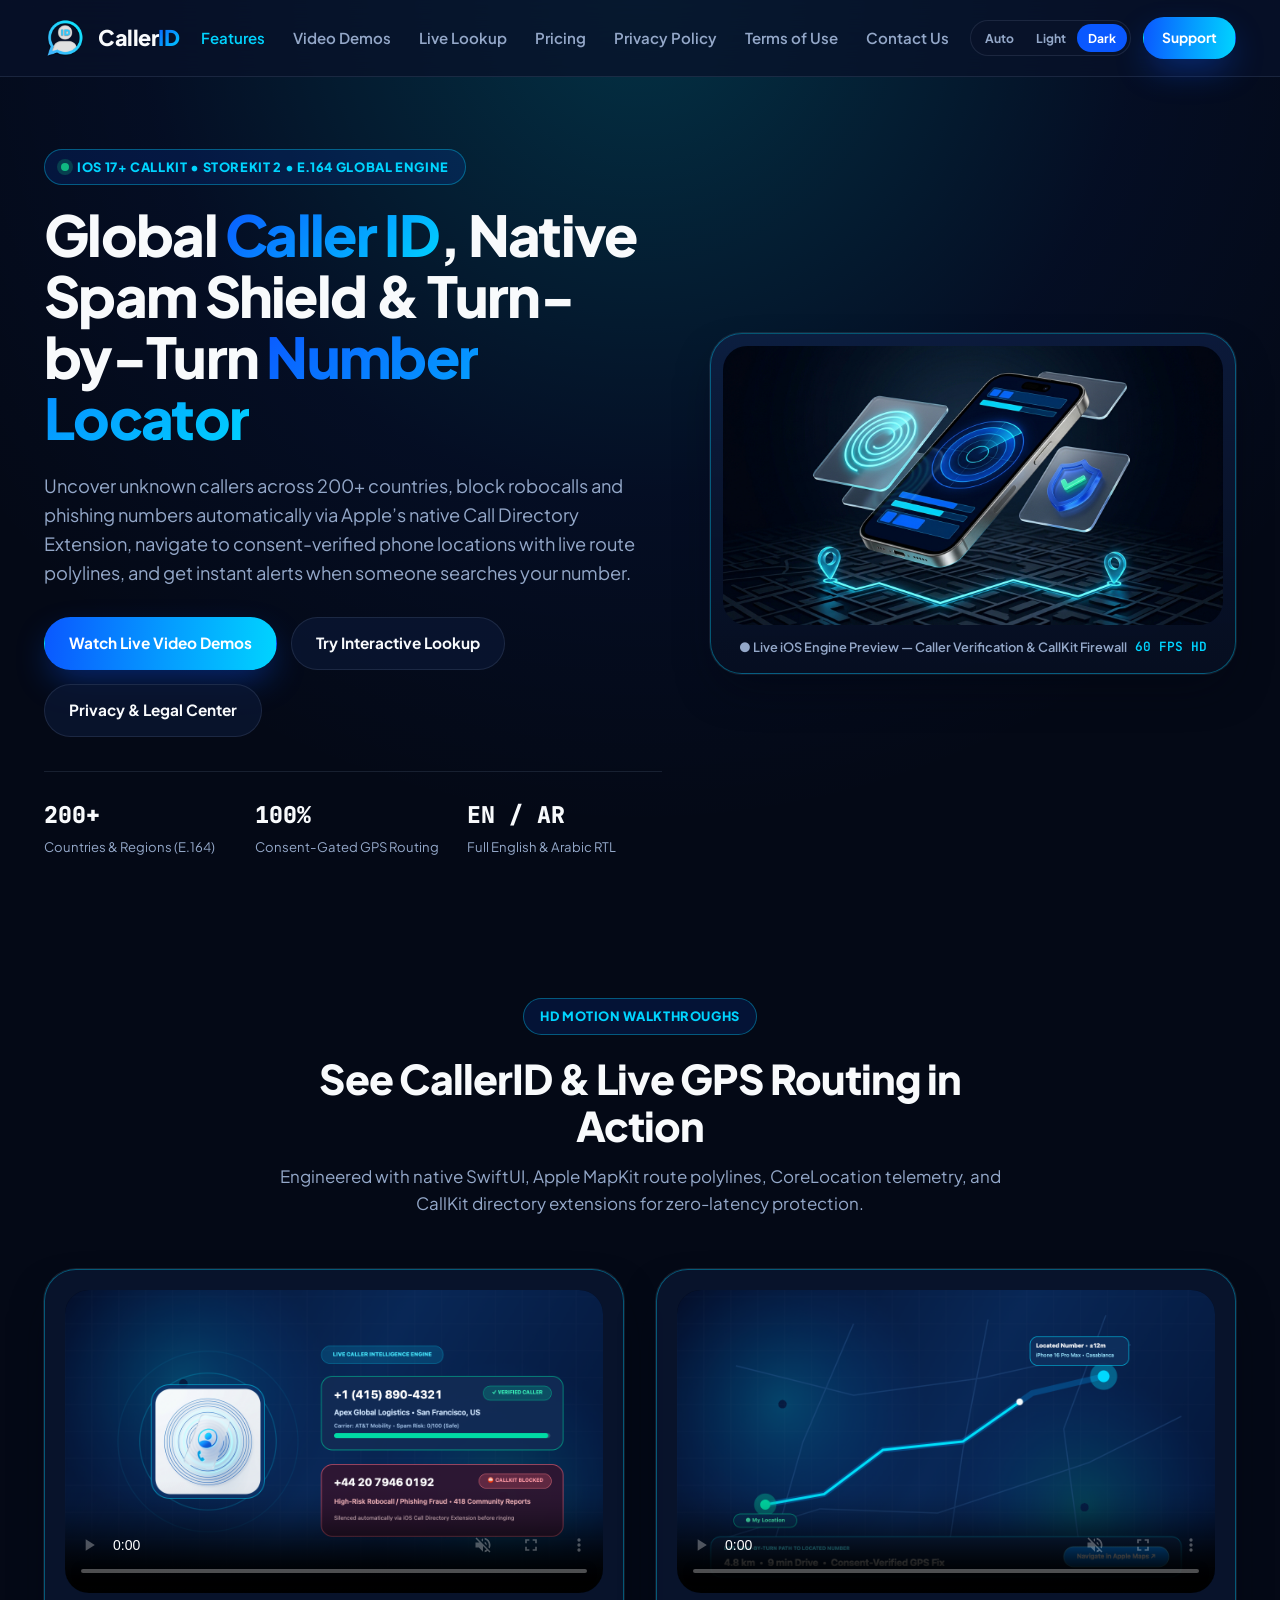
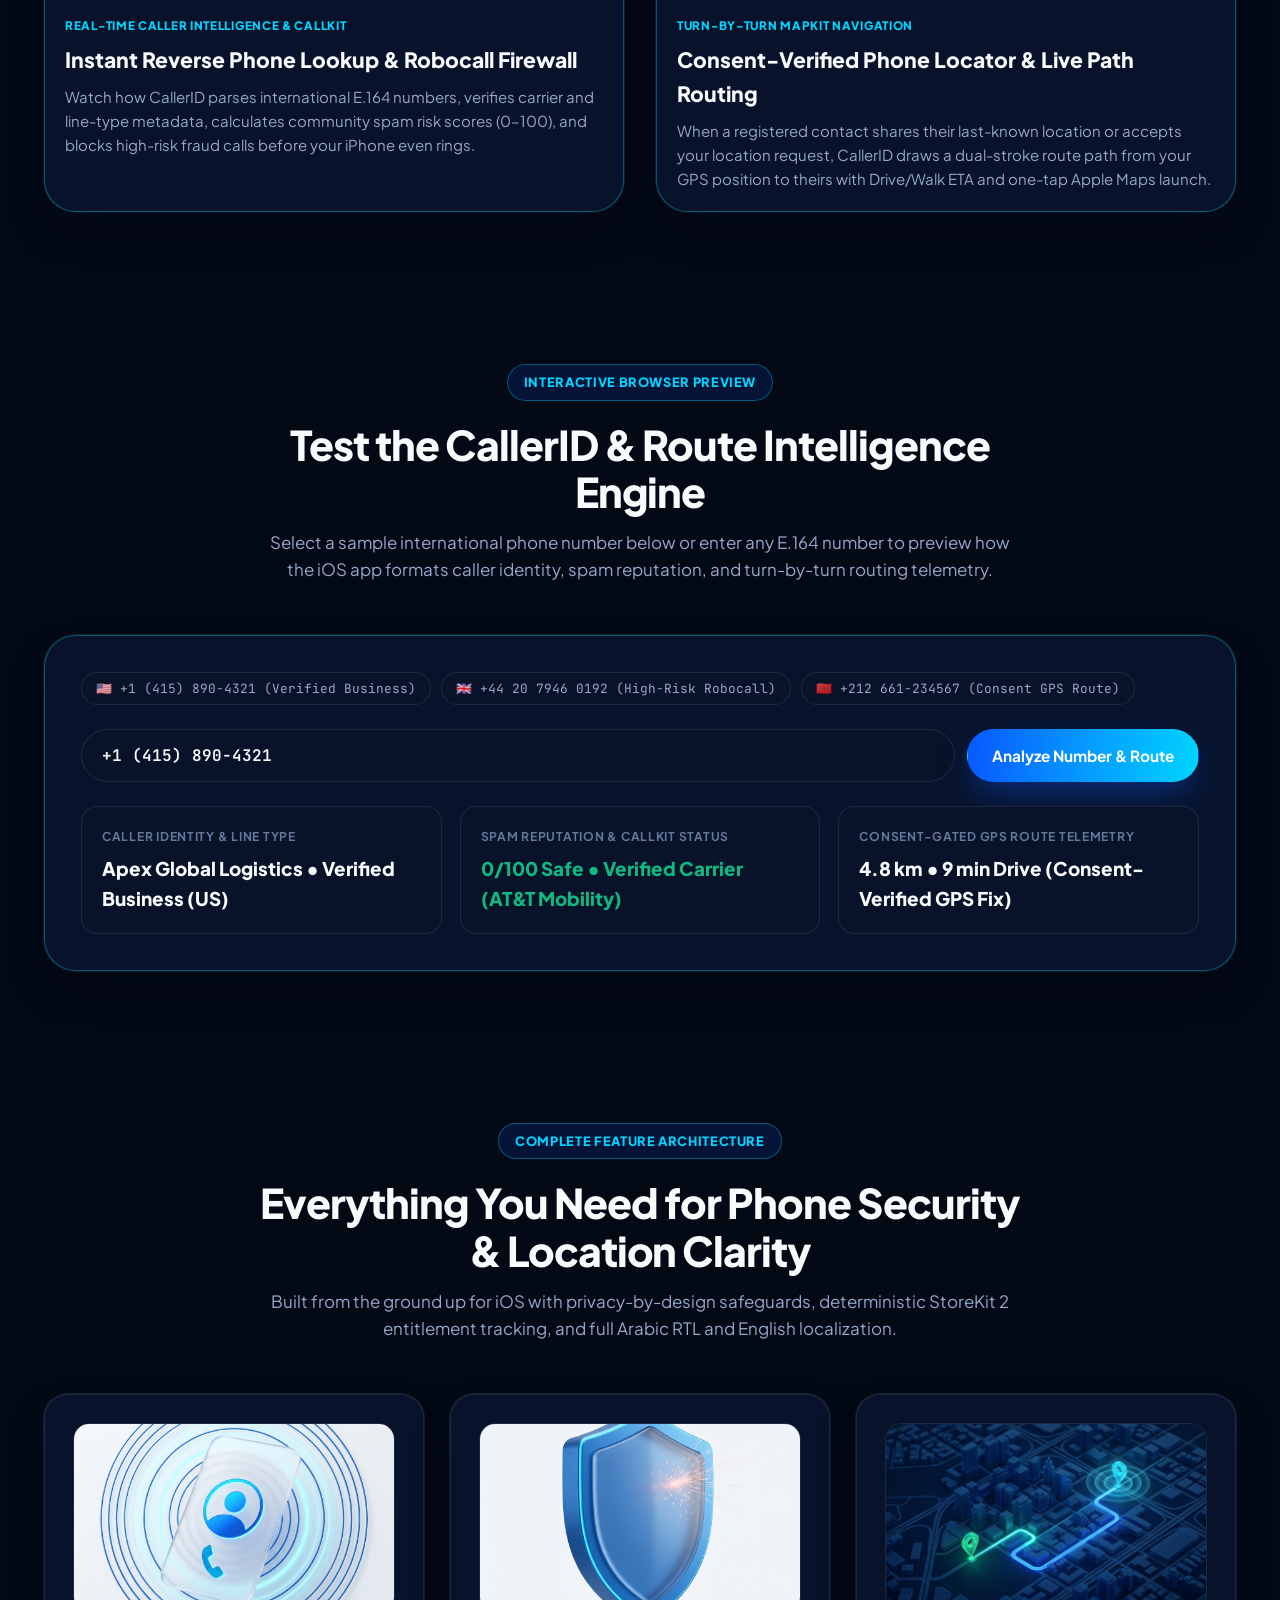
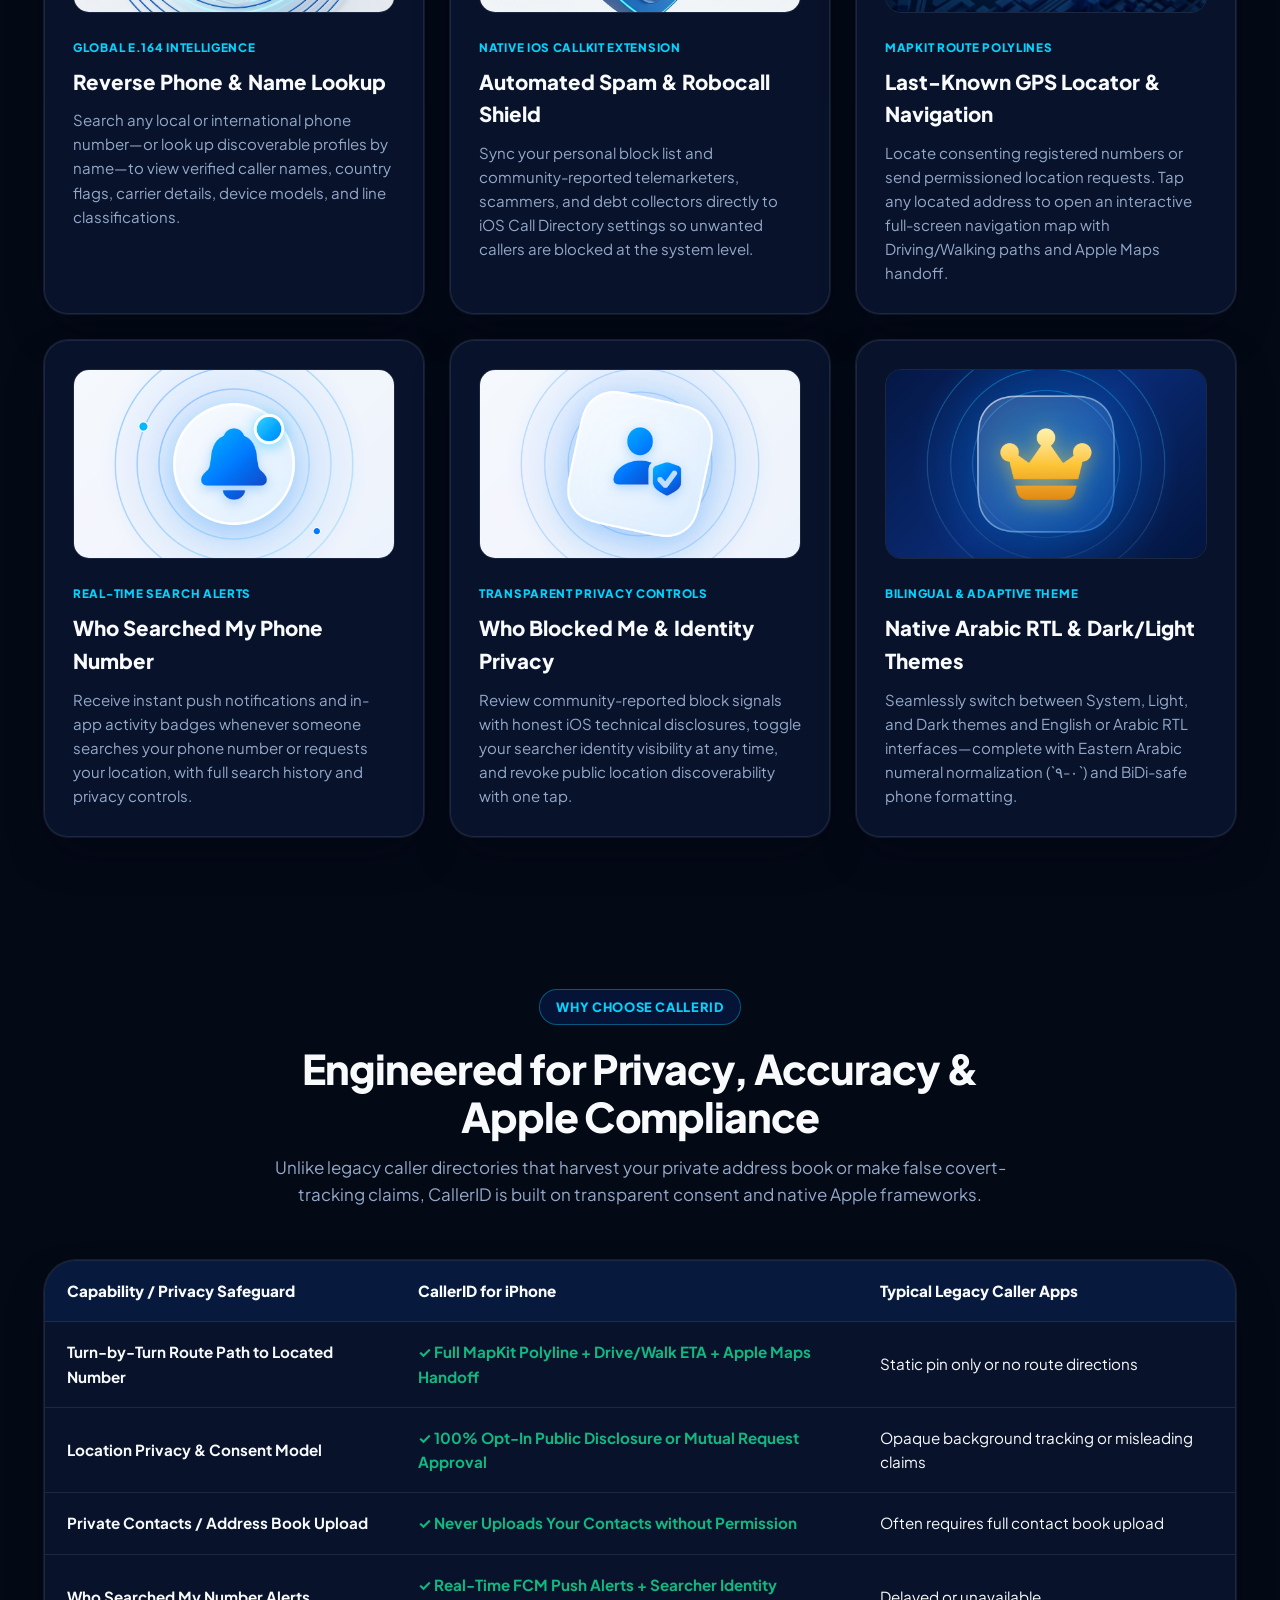
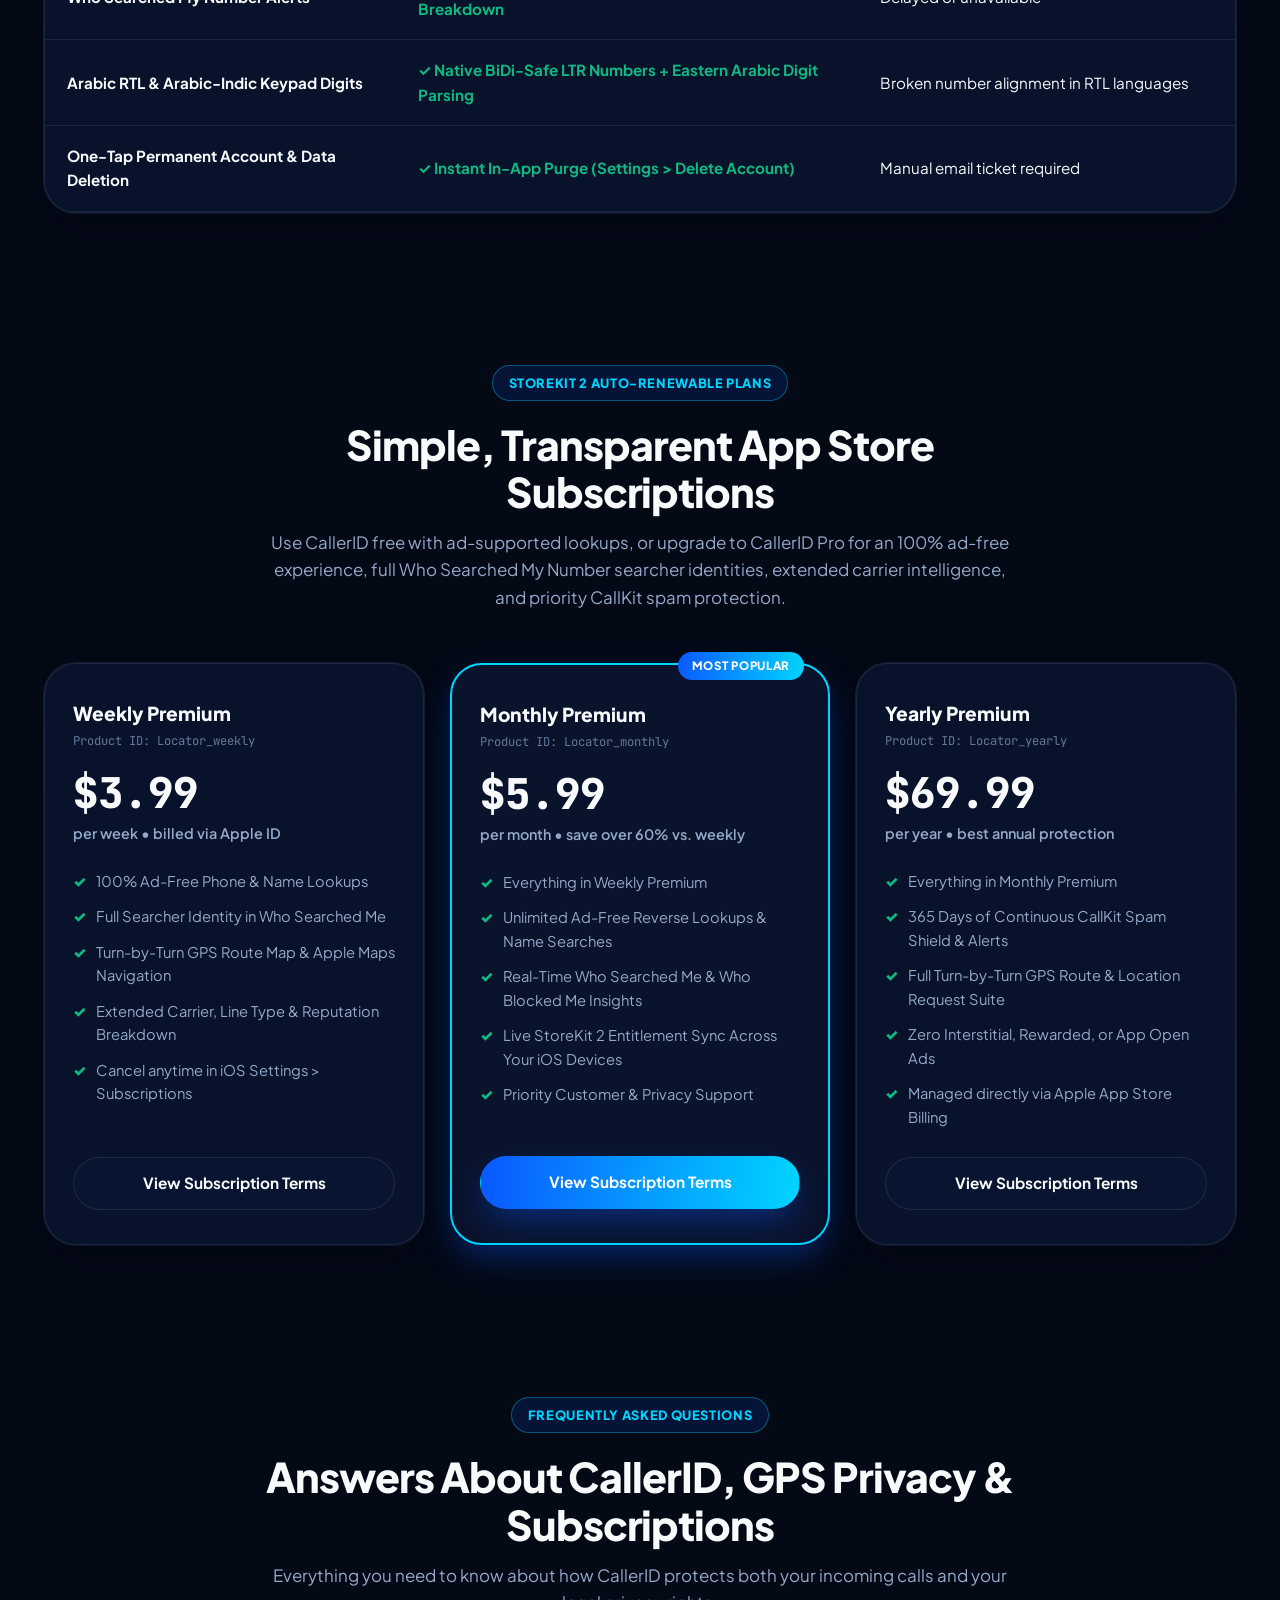
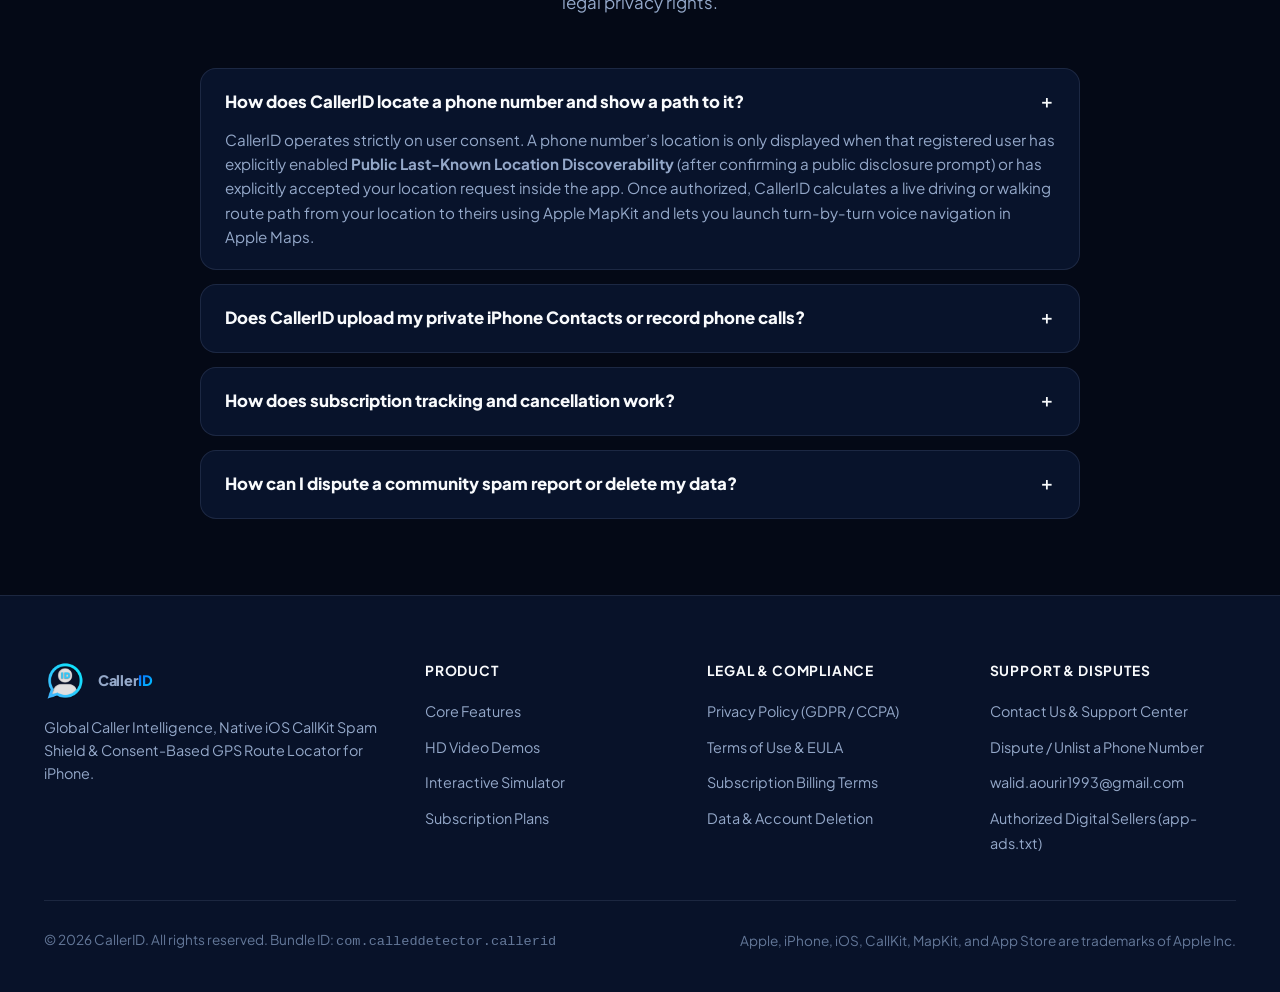
==== index.html @ 6b05efc1 "Deploy official CallerID website, Privacy Policy, Terms of Use, and Contact Center" ====
<!DOCTYPE html>
<html lang="en" data-theme="dark">
<head>
  <meta charset="UTF-8" />
  <meta name="viewport" content="width=device-width, initial-scale=1.0" />
  <title>CallerID for iPhone — Reverse Phone Number Lookup, CallKit Spam Blocker &amp; GPS Number Locator</title>
  <meta name="description" content="Identify unknown callers instantly, block robocalls and scam numbers with native iOS CallKit protection, view turn-by-turn GPS routes to consent-verified phone numbers, and get real-time alerts when someone searches your number." />
  <meta name="keywords" content="caller id iphone, reverse phone number lookup, spam call blocker ios, phone number locator gps, who called me, callkit spam filter, find phone number location map, who searched my phone number, robocall blocker app, international phone number tracker consent, caller name id detector" />
  <meta name="author" content="CallerID" />
  <meta name="robots" content="index, follow, max-image-preview:large, max-snippet:-1, max-video-preview:-1" />
  <link rel="canonical" href="https://walid-aourir.github.io/" />

  <!-- Open Graph / Social Sharing -->
  <meta property="og:type" content="website" />
  <meta property="og:site_name" content="CallerID — Global Caller Intelligence" />
  <meta property="og:title" content="CallerID for iPhone — Reverse Phone Lookup, Spam Shield &amp; GPS Number Locator" />
  <meta property="og:description" content="Real-time caller identification, native iOS CallKit spam call blocking, consent-verified GPS number location with turn-by-turn Apple Maps routing, and instant search alerts." />
  <meta property="og:url" content="https://walid-aourir.github.io/" />
  <meta property="og:image" content="https://walid-aourir.github.io/assets/images/hero-3d-render.jpg" />

  <!-- Twitter Card -->
  <meta name="twitter:card" content="summary_large_image" />
  <meta name="twitter:title" content="CallerID for iPhone — Caller Intelligence, Spam Blocker &amp; GPS Locator" />
  <meta name="twitter:description" content="Instant reverse phone lookup, native iOS CallKit spam blocking, turn-by-turn GPS route locator, and real-time search activity alerts." />
  <meta name="twitter:image" content="https://walid-aourir.github.io/assets/images/hero-3d-render.jpg" />

  <link rel="icon" type="image/png" href="assets/images/app-icon.png" />
  <link rel="apple-touch-icon" href="assets/images/app-icon.png" />
  <link rel="preconnect" href="https://fonts.googleapis.com" />
  <link rel="preconnect" href="https://fonts.gstatic.com" crossorigin />
  <link href="https://fonts.googleapis.com/css2?family=Inter:wght@400;500;600;700&amp;family=JetBrains+Mono:wght@500;700&amp;family=Plus+Jakarta+Sans:wght@700;800&amp;display=swap" rel="stylesheet" />
  <link rel="stylesheet" href="assets/css/styles.css" />

  <!-- JSON-LD Structured Data: SoftwareApplication + FAQPage + Organization -->
  <script type="application/ld+json">
  {
    "@context": "https://schema.org",
    "@graph": [
      {
        "@type": "SoftwareApplication",
        "name": "CallerID — Caller Intelligence, Spam Shield & Locator",
        "operatingSystem": "iOS 17.0 or later",
        "applicationCategory": "UtilitiesApplication",
        "url": "https://walid-aourir.github.io/",
        "image": "https://walid-aourir.github.io/assets/images/app-icon.png",
        "screenshot": "https://walid-aourir.github.io/assets/images/hero-3d-render.jpg",
        "author": {
          "@type": "Organization",
          "name": "CallerID",
          "email": "walid.aourir1993@gmail.com"
        },
        "description": "Global reverse phone number lookup, native iOS CallKit spam call blocker, consent-based last-known GPS number locator with turn-by-turn Apple Maps directions, and real-time Who Searched My Number alerts.",
        "offers": [
          {
            "@type": "Offer",
            "name": "Weekly Premium (Locator_weekly)",
            "price": "3.99",
            "priceCurrency": "USD"
          },
          {
            "@type": "Offer",
            "name": "Monthly Premium (Locator_monthly)",
            "price": "5.99",
            "priceCurrency": "USD"
          },
          {
            "@type": "Offer",
            "name": "Yearly Premium (Locator_yearly)",
            "price": "69.99",
            "priceCurrency": "USD"
          }
        ]
      },
      {
        "@type": "FAQPage",
        "mainEntity": [
          {
            "@type": "Question",
            "name": "How does CallerID identify unknown phone numbers and spam calls on iPhone?",
            "acceptedAnswer": {
              "@type": "Answer",
              "text": "CallerID normalizes phone numbers in international E.164 format across 200+ countries, checks carrier and line-type metadata, and cross-references community spam reports with Apple's native CallKit Call Directory Extension to label or silence high-risk robocalls before your phone rings."
            }
          },
          {
            "@type": "Question",
            "name": "How does the GPS Phone Number Locator and turn-by-turn route map work?",
            "acceptedAnswer": {
              "@type": "Answer",
              "text": "CallerID uses a strict consent-first location architecture. When a registered user enables public location discoverability or approves your location request, CallerID displays their last-known GPS coordinates, accuracy radius, and calculates a real-time driving or walking path from your current position with one-tap navigation in Apple Maps."
            }
          },
          {
            "@type": "Question",
            "name": "Can I see who searched my phone number?",
            "acceptedAnswer": {
              "@type": "Answer",
              "text": "Yes. CallerID sends real-time push notifications and in-app activity alerts whenever your registered phone number is looked up via number search or location lookup, with detailed timestamp and searcher identity insights for Premium subscribers."
            }
          },
          {
            "@type": "Question",
            "name": "How do I cancel my subscription or delete my CallerID account and data?",
            "acceptedAnswer": {
              "@type": "Answer",
              "text": "All subscriptions (Locator_weekly, Locator_monthly, Locator_yearly) are billed and managed directly through Apple StoreKit 2 in iOS Settings > Apple ID > Subscriptions. You can permanently delete your account and all associated personal data at any time inside the app via Settings > Delete Account."
            }
          }
        ]
      }
    ]
  }
  </script>
</head>
<body>
  <!-- Sticky Navigation Header -->
  <header class="site-header">
    <div class="container nav-inner">
      <a href="index.html" class="brand-lockup" aria-label="CallerID Home">
        <img src="assets/images/brand-logo.png" alt="CallerID Official App Logo" width="42" height="42" />
        <span>Caller<span class="accent">ID</span></span>
      </a>

      <ul class="nav-links">
        <li><a href="#features" class="active">Features</a></li>
        <li><a href="#video-demos">Video Demos</a></li>
        <li><a href="#live-simulator">Live Lookup</a></li>
        <li><a href="#pricing">Pricing</a></li>
        <li><a href="privacy.html">Privacy Policy</a></li>
        <li><a href="terms.html">Terms of Use</a></li>
        <li><a href="contact.html">Contact Us</a></li>
      </ul>

      <div class="nav-actions">
        <div class="theme-switcher" role="group" aria-label="Color Theme Selector">
          <button type="button" class="theme-btn" data-theme-set="system">Auto</button>
          <button type="button" class="theme-btn" data-theme-set="light">Light</button>
          <button type="button" class="theme-btn active" data-theme-set="dark">Dark</button>
        </div>
        <a href="contact.html" class="btn btn-primary" style="padding: 9px 18px; font-size: 0.86rem;">Support</a>
      </div>
    </div>
  </header>

  <main>
    <!-- Hero Section -->
    <section class="hero-section">
      <div class="container hero-grid">
        <div>
          <div class="eyebrow-badge">
            <span class="pulse-dot"></span>
            <span>iOS 17+ CallKit • StoreKit 2 • E.164 Global Engine</span>
          </div>
          <h1 class="hero-title">
            Global <span class="gradient-text">Caller ID</span>, Native Spam Shield &amp; Turn-by-Turn <span class="gradient-text">Number Locator</span>
          </h1>
          <p class="hero-subtitle">
            Uncover unknown callers across 200+ countries, block robocalls and phishing numbers automatically via Apple’s native Call Directory Extension, navigate to consent-verified phone locations with live route polylines, and get instant alerts when someone searches your number.
          </p>
          <div class="hero-cta-row">
            <a href="#video-demos" class="btn btn-primary">Watch Live Video Demos</a>
            <a href="#live-simulator" class="btn btn-secondary">Try Interactive Lookup</a>
            <a href="privacy.html" class="btn btn-secondary">Privacy &amp; Legal Center</a>
          </div>

          <div class="trust-metrics-strip">
            <div class="metric-item">
              <strong>200+</strong>
              <span>Countries &amp; Regions (E.164)</span>
            </div>
            <div class="metric-item">
              <strong>100%</strong>
              <span>Consent-Gated GPS Routing</span>
            </div>
            <div class="metric-item">
              <strong>EN / AR</strong>
              <span>Full English &amp; Arabic RTL</span>
            </div>
          </div>
        </div>

        <div class="hero-media-frame">
          <video autoplay loop muted playsinline poster="assets/images/hero-3d-render.jpg">
            <source src="assets/video/callerid-hero-demo.mp4" type="video/mp4" />
            <img src="assets/images/hero-3d-render.jpg" alt="CallerID iPhone App 3D Showcase with Live Caller Verification and GPS Route Map" />
          </video>
          <div class="media-caption-bar">
            <span>● Live iOS Engine Preview — Caller Verification &amp; CallKit Firewall</span>
            <span style="font-family: var(--font-mono); color: var(--brand-cyan);">60 FPS HD</span>
          </div>
        </div>
      </div>
    </section>

    <!-- Dual Video Showcase Section -->
    <section id="video-demos" class="section">
      <div class="container">
        <div class="section-header">
          <div class="eyebrow-badge">HD Motion Walkthroughs</div>
          <h2 class="section-title">See CallerID &amp; Live GPS Routing in Action</h2>
          <p class="section-desc">
            Engineered with native SwiftUI, Apple MapKit route polylines, CoreLocation telemetry, and CallKit directory extensions for zero-latency protection.
          </p>
        </div>

        <div class="video-showcase-dual">
          <article class="video-card">
            <video controls autoplay loop muted playsinline poster="assets/images/hero-app-showcase.png">
              <source src="assets/video/callerid-hero-demo.mp4" type="video/mp4" />
            </video>
            <span class="feature-tag">Real-Time Caller Intelligence &amp; CallKit</span>
            <h3>Instant Reverse Phone Lookup &amp; Robocall Firewall</h3>
            <p>
              Watch how CallerID parses international E.164 numbers, verifies carrier and line-type metadata, calculates community spam risk scores (0–100), and blocks high-risk fraud calls before your iPhone even rings.
            </p>
          </article>

          <article class="video-card">
            <video controls autoplay loop muted playsinline poster="assets/images/feature-live-route-map.png">
              <source src="assets/video/locator-route-demo.mp4" type="video/mp4" />
            </video>
            <span class="feature-tag">Turn-by-Turn MapKit Navigation</span>
            <h3>Consent-Verified Phone Locator &amp; Live Path Routing</h3>
            <p>
              When a registered contact shares their last-known location or accepts your location request, CallerID draws a dual-stroke route path from your GPS position to theirs with Drive/Walk ETA and one-tap Apple Maps launch.
            </p>
          </article>
        </div>
      </div>
    </section>

    <!-- Interactive Reverse Lookup & Route Simulator -->
    <section id="live-simulator" class="section">
      <div class="container">
        <div class="section-header">
          <div class="eyebrow-badge">Interactive Browser Preview</div>
          <h2 class="section-title">Test the CallerID &amp; Route Intelligence Engine</h2>
          <p class="section-desc">
            Select a sample international phone number below or enter any E.164 number to preview how the iOS app formats caller identity, spam reputation, and turn-by-turn routing telemetry.
          </p>
        </div>

        <div class="simulator-box">
          <div class="sim-presets" aria-label="Sample Phone Numbers">
            <button type="button" class="preset-chip" data-sim-preset="+1 (415) 890-4321">🇺🇸 +1 (415) 890-4321 (Verified Business)</button>
            <button type="button" class="preset-chip" data-sim-preset="+44 20 7946 0192">🇬🇧 +44 20 7946 0192 (High-Risk Robocall)</button>
            <button type="button" class="preset-chip" data-sim-preset="+212 661-234567">🇲🇦 +212 661-234567 (Consent GPS Route)</button>
          </div>

          <div class="sim-controls">
            <input
              type="text"
              id="sim-phone-input"
              class="sim-input"
              value="+1 (415) 890-4321"
              aria-label="Phone Number Input"
              placeholder="Enter international phone number (e.g. +1 415 890 4321)"
            />
            <button type="button" id="sim-run-btn" class="btn btn-primary">Analyze Number &amp; Route</button>
          </div>

          <div class="sim-result-grid">
            <div class="sim-stat-card">
              <div class="label">Caller Identity &amp; Line Type</div>
              <div class="value" id="sim-out-name">Apex Global Logistics • Verified Business (US)</div>
            </div>
            <div class="sim-stat-card">
              <div class="label">Spam Reputation &amp; CallKit Status</div>
              <div class="value" id="sim-out-reputation" style="color: #10B981;">0/100 Safe • Verified Carrier (AT&amp;T Mobility)</div>
            </div>
            <div class="sim-stat-card">
              <div class="label">Consent-Gated GPS Route Telemetry</div>
              <div class="value" id="sim-out-route">4.8 km • 9 min Drive (Consent-Verified GPS Fix)</div>
            </div>
          </div>
        </div>
      </div>
    </section>

    <!-- 6-Card Core Feature Grid with Custom 3D Artwork -->
    <section id="features" class="section">
      <div class="container">
        <div class="section-header">
          <div class="eyebrow-badge">Complete Feature Architecture</div>
          <h2 class="section-title">Everything You Need for Phone Security &amp; Location Clarity</h2>
          <p class="section-desc">
            Built from the ground up for iOS with privacy-by-design safeguards, deterministic StoreKit 2 entitlement tracking, and full Arabic RTL and English localization.
          </p>
        </div>

        <div class="features-grid">
          <article class="feature-card">
            <div>
              <img src="assets/images/card-caller-id.png" alt="Reverse Phone Number Lookup and Global Caller ID" class="feature-thumb" loading="lazy" />
              <span class="feature-tag">Global E.164 Intelligence</span>
              <h3>Reverse Phone &amp; Name Lookup</h3>
              <p>
                Search any local or international phone number—or look up discoverable profiles by name—to view verified caller names, country flags, carrier details, device models, and line classifications.
              </p>
            </div>
          </article>

          <article class="feature-card">
            <div>
              <img src="assets/images/feature-spam-firewall.jpg" alt="iOS CallKit Spam Call Blocker and Fraud Shield" class="feature-thumb" loading="lazy" />
              <span class="feature-tag">Native iOS CallKit Extension</span>
              <h3>Automated Spam &amp; Robocall Shield</h3>
              <p>
                Sync your personal block list and community-reported telemarketers, scammers, and debt collectors directly to iOS Call Directory settings so unwanted callers are blocked at the system level.
              </p>
            </div>
          </article>

          <article class="feature-card">
            <div>
              <img src="assets/images/feature-live-route-map.jpg" alt="Consent-Based GPS Phone Number Locator and Turn-by-Turn Route Map" class="feature-thumb" loading="lazy" />
              <span class="feature-tag">MapKit Route Polylines</span>
              <h3>Last-Known GPS Locator &amp; Navigation</h3>
              <p>
                Locate consenting registered numbers or send permissioned location requests. Tap any located address to open an interactive full-screen navigation map with Driving/Walking paths and Apple Maps handoff.
              </p>
            </div>
          </article>

          <article class="feature-card">
            <div>
              <img src="assets/images/card-instant-alerts.png" alt="Who Searched My Phone Number Real-Time Push Alerts" class="feature-thumb" loading="lazy" />
              <span class="feature-tag">Real-Time Search Alerts</span>
              <h3>Who Searched My Phone Number</h3>
              <p>
                Receive instant push notifications and in-app activity badges whenever someone searches your phone number or requests your location, with full search history and privacy controls.
              </p>
            </div>
          </article>

          <article class="feature-card">
            <div>
              <img src="assets/images/card-caller-prism.png" alt="Who Blocked My Number Community Insights and Privacy Controls" class="feature-thumb" loading="lazy" />
              <span class="feature-tag">Transparent Privacy Controls</span>
              <h3>Who Blocked Me &amp; Identity Privacy</h3>
              <p>
                Review community-reported block signals with honest iOS technical disclosures, toggle your searcher identity visibility at any time, and revoke public location discoverability with one tap.
              </p>
            </div>
          </article>

          <article class="feature-card">
            <div>
              <img src="assets/images/card-premium-crown.png" alt="CallerID Pro Ad-Free StoreKit 2 Experience and Arabic RTL Support" class="feature-thumb" loading="lazy" />
              <span class="feature-tag">Bilingual &amp; Adaptive Theme</span>
              <h3>Native Arabic RTL &amp; Dark/Light Themes</h3>
              <p>
                Seamlessly switch between System, Light, and Dark themes and English or Arabic RTL interfaces—complete with Eastern Arabic numeral normalization (`٠-٩`) and BiDi-safe phone formatting.
              </p>
            </div>
          </article>
        </div>
      </div>
    </section>

    <!-- SEO Technical Comparison Section -->
    <section class="section">
      <div class="container">
        <div class="section-header">
          <div class="eyebrow-badge">Why Choose CallerID</div>
          <h2 class="section-title">Engineered for Privacy, Accuracy &amp; Apple Compliance</h2>
          <p class="section-desc">
            Unlike legacy caller directories that harvest your private address book or make false covert-tracking claims, CallerID is built on transparent consent and native Apple frameworks.
          </p>
        </div>

        <div class="comparison-table-wrap">
          <table class="comparison-table">
            <thead>
              <tr>
                <th>Capability / Privacy Safeguard</th>
                <th>CallerID for iPhone</th>
                <th>Typical Legacy Caller Apps</th>
              </tr>
            </thead>
            <tbody>
              <tr>
                <td><strong>Turn-by-Turn Route Path to Located Number</strong></td>
                <td style="color: var(--brand-emerald); font-weight: 700;">✓ Full MapKit Polyline + Drive/Walk ETA + Apple Maps Handoff</td>
                <td>Static pin only or no route directions</td>
              </tr>
              <tr>
                <td><strong>Location Privacy &amp; Consent Model</strong></td>
                <td style="color: var(--brand-emerald); font-weight: 700;">✓ 100% Opt-In Public Disclosure or Mutual Request Approval</td>
                <td>Opaque background tracking or misleading claims</td>
              </tr>
              <tr>
                <td><strong>Private Contacts / Address Book Upload</strong></td>
                <td style="color: var(--brand-emerald); font-weight: 700;">✓ Never Uploads Your Contacts without Permission</td>
                <td>Often requires full contact book upload</td>
              </tr>
              <tr>
                <td><strong>Who Searched My Number Alerts</strong></td>
                <td style="color: var(--brand-emerald); font-weight: 700;">✓ Real-Time FCM Push Alerts + Searcher Identity Breakdown</td>
                <td>Delayed or unavailable</td>
              </tr>
              <tr>
                <td><strong>Arabic RTL &amp; Arabic-Indic Keypad Digits</strong></td>
                <td style="color: var(--brand-emerald); font-weight: 700;">✓ Native BiDi-Safe LTR Numbers + Eastern Arabic Digit Parsing</td>
                <td>Broken number alignment in RTL languages</td>
              </tr>
              <tr>
                <td><strong>One-Tap Permanent Account &amp; Data Deletion</strong></td>
                <td style="color: var(--brand-emerald); font-weight: 700;">✓ Instant In-App Purge (Settings &gt; Delete Account)</td>
                <td>Manual email ticket required</td>
              </tr>
            </tbody>
          </table>
        </div>
      </div>
    </section>

    <!-- Transparent App Store Connect Subscription Pricing -->
    <section id="pricing" class="section">
      <div class="container">
        <div class="section-header">
          <div class="eyebrow-badge">StoreKit 2 Auto-Renewable Plans</div>
          <h2 class="section-title">Simple, Transparent App Store Subscriptions</h2>
          <p class="section-desc">
            Use CallerID free with ad-supported lookups, or upgrade to CallerID Pro for an 100% ad-free experience, full Who Searched My Number searcher identities, extended carrier intelligence, and priority CallKit spam protection.
          </p>
        </div>

        <div class="pricing-grid">
          <div class="price-card">
            <div>
              <div class="price-tier-name">Weekly Premium</div>
              <div class="price-sku">Product ID: Locator_weekly</div>
              <div class="price-amount">$3.99</div>
              <div class="price-period">per week • billed via Apple ID</div>
              <ul class="price-features">
                <li>100% Ad-Free Phone &amp; Name Lookups</li>
                <li>Full Searcher Identity in Who Searched Me</li>
                <li>Turn-by-Turn GPS Route Map &amp; Apple Maps Navigation</li>
                <li>Extended Carrier, Line Type &amp; Reputation Breakdown</li>
                <li>Cancel anytime in iOS Settings &gt; Subscriptions</li>
              </ul>
            </div>
            <a href="terms.html#subscriptions" class="btn btn-secondary">View Subscription Terms</a>
          </div>

          <div class="price-card popular">
            <span class="popular-ribbon">Most Popular</span>
            <div>
              <div class="price-tier-name">Monthly Premium</div>
              <div class="price-sku">Product ID: Locator_monthly</div>
              <div class="price-amount">$5.99</div>
              <div class="price-period">per month • save over 60% vs. weekly</div>
              <ul class="price-features">
                <li>Everything in Weekly Premium</li>
                <li>Unlimited Ad-Free Reverse Lookups &amp; Name Searches</li>
                <li>Real-Time Who Searched Me &amp; Who Blocked Me Insights</li>
                <li>Live StoreKit 2 Entitlement Sync Across Your iOS Devices</li>
                <li>Priority Customer &amp; Privacy Support</li>
              </ul>
            </div>
            <a href="terms.html#subscriptions" class="btn btn-primary">View Subscription Terms</a>
          </div>

          <div class="price-card">
            <div>
              <div class="price-tier-name">Yearly Premium</div>
              <div class="price-sku">Product ID: Locator_yearly</div>
              <div class="price-amount">$69.99</div>
              <div class="price-period">per year • best annual protection</div>
              <ul class="price-features">
                <li>Everything in Monthly Premium</li>
                <li>365 Days of Continuous CallKit Spam Shield &amp; Alerts</li>
                <li>Full Turn-by-Turn GPS Route &amp; Location Request Suite</li>
                <li>Zero Interstitial, Rewarded, or App Open Ads</li>
                <li>Managed directly via Apple App Store Billing</li>
              </ul>
            </div>
            <a href="terms.html#subscriptions" class="btn btn-secondary">View Subscription Terms</a>
          </div>
        </div>
      </div>
    </section>

    <!-- SEO FAQ Section -->
    <section id="faq" class="section">
      <div class="container">
        <div class="section-header">
          <div class="eyebrow-badge">Frequently Asked Questions</div>
          <h2 class="section-title">Answers About CallerID, GPS Privacy &amp; Subscriptions</h2>
          <p class="section-desc">
            Everything you need to know about how CallerID protects both your incoming calls and your legal privacy rights.
          </p>
        </div>

        <div class="faq-list">
          <details class="faq-item" open>
            <summary>How does CallerID locate a phone number and show a path to it? <span>＋</span></summary>
            <p>
              CallerID operates strictly on user consent. A phone number’s location is only displayed when that registered user has explicitly enabled <strong>Public Last-Known Location Discoverability</strong> (after confirming a public disclosure prompt) or has explicitly accepted your location request inside the app. Once authorized, CallerID calculates a live driving or walking route path from your location to theirs using Apple MapKit and lets you launch turn-by-turn voice navigation in Apple Maps.
            </p>
          </details>

          <details class="faq-item">
            <summary>Does CallerID upload my private iPhone Contacts or record phone calls? <span>＋</span></summary>
            <p>
              <strong>No.</strong> CallerID never uploads or harvests your private iOS Contacts/Address Book and never intercepts or records phone call audio. Call blocking and caller identification use Apple’s sandboxed <code>CXCallDirectoryProvider</code> (Call Directory Extension).
            </p>
          </details>

          <details class="faq-item">
            <summary>How does subscription tracking and cancellation work? <span>＋</span></summary>
            <p>
              CallerID uses Apple’s official StoreKit 2 framework to verify active subscription entitlements (<code>Locator_weekly</code>, <code>Locator_monthly</code>, <code>Locator_yearly</code>) in real time and automatically removes premium status when a subscription expires or is refunded. You can manage or cancel auto-renewal at any time in <strong>iPhone Settings &gt; [Your Name] &gt; Subscriptions</strong> at least 24 hours before the current period ends.
            </p>
          </details>

          <details class="faq-item">
            <summary>How can I dispute a community spam report or delete my data? <span>＋</span></summary>
            <p>
              If you have an account, you can permanently delete your account and all personal data immediately inside the app via <strong>Settings &gt; Delete Account</strong>. If you are a phone number owner and wish to dispute a crowdsourced spam score, correct a caller label, or opt your number out of directory lookups, submit a request on our <a href="contact.html" style="color: var(--brand-cyan); text-decoration: underline;">Contact &amp; Dispute Center</a> or email <a href="mailto:walid.aourir1993@gmail.com" style="color: var(--brand-cyan); text-decoration: underline;">walid.aourir1993@gmail.com</a>.
            </p>
          </details>
        </div>
      </div>
    </section>
  </main>

  <!-- Site Footer -->
  <footer class="site-footer">
    <div class="container">
      <div class="footer-grid">
        <div class="footer-col">
          <a href="index.html" class="brand-lockup" style="margin-bottom: 14px;">
            <img src="assets/images/brand-logo.png" alt="CallerID Logo" width="38" height="38" />
            <span>Caller<span class="accent">ID</span></span>
          </a>
          <p style="font-size: 0.9rem; color: var(--text-secondary); max-width: 340px;">
            Global Caller Intelligence, Native iOS CallKit Spam Shield &amp; Consent-Based GPS Route Locator for iPhone.
          </p>
        </div>

        <div class="footer-col">
          <h4>Product</h4>
          <ul>
            <li><a href="#features">Core Features</a></li>
            <li><a href="#video-demos">HD Video Demos</a></li>
            <li><a href="#live-simulator">Interactive Simulator</a></li>
            <li><a href="#pricing">Subscription Plans</a></li>
          </ul>
        </div>

        <div class="footer-col">
          <h4>Legal &amp; Compliance</h4>
          <ul>
            <li><a href="privacy.html">Privacy Policy (GDPR / CCPA)</a></li>
            <li><a href="terms.html">Terms of Use &amp; EULA</a></li>
            <li><a href="terms.html#subscriptions">Subscription Billing Terms</a></li>
            <li><a href="privacy.html#account-deletion">Data &amp; Account Deletion</a></li>
          </ul>
        </div>

        <div class="footer-col">
          <h4>Support &amp; Disputes</h4>
          <ul>
            <li><a href="contact.html">Contact Us &amp; Support Center</a></li>
            <li><a href="contact.html#dispute-form">Dispute / Unlist a Phone Number</a></li>
            <li><a href="mailto:walid.aourir1993@gmail.com">walid.aourir1993@gmail.com</a></li>
            <li><a href="app-ads.txt">Authorized Digital Sellers (app-ads.txt)</a></li>
          </ul>
        </div>
      </div>

      <div class="footer-bottom">
        <span>&copy; 2026 CallerID. All rights reserved. Bundle ID: <code>com.calleddetector.callerid</code></span>
        <span>Apple, iPhone, iOS, CallKit, MapKit, and App Store are trademarks of Apple Inc.</span>
      </div>
    </div>
  </footer>

  <script src="assets/js/main.js"></script>
</body>
</html>
---- assets/css/styles.css ----
/* ==========================================================================
   CallerID — Official Design System & Marketing/Legal Stylesheet
   Built with agency-ui-designer, agency-ux-architect & agency-seo-specialist
   ========================================================================== */

:root {
  /* Dark Theme Default (Matches iOS App Hero Navy & Sapphire Palette) */
  --bg-canvas: #040916;
  --bg-surface: #081229;
  --bg-elevated: rgba(13, 27, 58, 0.74);
  --bg-card: rgba(11, 23, 51, 0.78);
  --bg-card-hover: rgba(16, 33, 72, 0.92);
  --bg-glass: rgba(8, 18, 41, 0.76);
  --text-primary: #F8FAFC;
  --text-secondary: #94A8C9;
  --text-muted: #647899;
  --border-subtle: rgba(148, 168, 201, 0.14);
  --border-highlight: rgba(0, 212, 255, 0.36);

  /* Brand Accent Tokens */
  --brand-blue: #0A58FF;
  --brand-blue-bright: #2B74FF;
  --brand-cyan: #00D4FF;
  --brand-emerald: #10B981;
  --brand-amber: #F59E0B;
  --brand-crimson: #F43F5E;
  --brand-gold: #FBBF24;

  /* Gradients */
  --grad-brand: linear-gradient(135deg, #0A58FF 0%, #00D4FF 100%);
  --grad-pill: linear-gradient(95deg, #0A58FF 0%, #059BFF 52%, #00D4FF 100%);
  --grad-surface: linear-gradient(180deg, rgba(16, 34, 74, 0.65) 0%, rgba(7, 15, 34, 0.85) 100%);
  --grad-glow: radial-gradient(circle at 50% 0%, rgba(0, 212, 255, 0.20) 0%, rgba(10, 88, 255, 0.06) 45%, transparent 75%);

  /* Typography */
  --font-sans: 'Plus Jakarta Sans', 'Inter', -apple-system, BlinkMacSystemFont, 'Segoe UI', Roboto, sans-serif;
  --font-mono: 'JetBrains Mono', ui-monospace, SFMono-Regular, Menlo, monospace;

  /* Layout & Radii */
  --container-max: 1240px;
  --radius-sm: 10px;
  --radius-md: 16px;
  --radius-lg: 24px;
  --radius-xl: 32px;
  --radius-pill: 9999px;

  /* Shadows */
  --shadow-card: 0 20px 45px -15px rgba(2, 6, 18, 0.65), 0 0 0 1px var(--border-subtle);
  --shadow-glow: 0 14px 34px -6px rgba(10, 88, 255, 0.42);
  --transition-base: 220ms cubic-bezier(0.16, 1, 0.3, 1);
}

[data-theme="light"] {
  --bg-canvas: #F3F7FD;
  --bg-surface: #FFFFFF;
  --bg-elevated: rgba(255, 255, 255, 0.88);
  --bg-card: rgba(255, 255, 255, 0.94);
  --bg-card-hover: #FFFFFF;
  --bg-glass: rgba(255, 255, 255, 0.84);
  --text-primary: #071226;
  --text-secondary: #3B4E6B;
  --text-muted: #647693;
  --border-subtle: rgba(10, 35, 80, 0.11);
  --border-highlight: rgba(10, 88, 255, 0.32);
  --grad-surface: linear-gradient(180deg, #FFFFFF 0%, #F5F9FF 100%);
  --grad-glow: radial-gradient(circle at 50% 0%, rgba(10, 88, 255, 0.11) 0%, rgba(0, 212, 255, 0.04) 45%, transparent 75%);
  --shadow-card: 0 16px 36px -12px rgba(9, 24, 54, 0.08), 0 0 0 1px var(--border-subtle);
  --shadow-glow: 0 12px 28px -6px rgba(10, 88, 255, 0.28);
}

*, *::before, *::after {
  box-sizing: border-box;
  margin: 0;
  padding: 0;
}

html {
  scroll-behavior: smooth;
  font-family: var(--font-sans);
  background-color: var(--bg-canvas);
  color: var(--text-primary);
  line-height: 1.6;
  -webkit-font-smoothing: antialiased;
}

body {
  background-color: var(--bg-canvas);
  background-image: var(--grad-glow);
  background-attachment: fixed;
  color: var(--text-primary);
  overflow-x: hidden;
  transition: background-color 0.25s ease, color 0.25s ease;
}

a {
  color: inherit;
  text-decoration: none;
  transition: color var(--transition-base);
}

img, video {
  max-width: 100%;
  display: block;
}

.container {
  width: 100%;
  max-width: var(--container-max);
  margin: 0 auto;
  padding: 0 24px;
}

/* ==========================================================================
   Sticky Glassmorphic Header & Navigation
   ========================================================================== */
.site-header {
  position: sticky;
  top: 0;
  z-index: 100;
  backdrop-filter: blur(20px);
  -webkit-backdrop-filter: blur(20px);
  background: var(--bg-glass);
  border-bottom: 1px solid var(--border-subtle);
}

.nav-inner {
  display: flex;
  align-items: center;
  justify-content: space-between;
  height: 76px;
  gap: 20px;
}

.brand-lockup {
  display: inline-flex;
  align-items: center;
  gap: 12px;
  font-weight: 800;
  font-size: 1.35rem;
  letter-spacing: -0.02em;
}

.brand-lockup img {
  width: 42px;
  height: 42px;
  border-radius: 11px;
  object-fit: contain;
}

.brand-lockup .accent {
  background: var(--grad-brand);
  -webkit-background-clip: text;
  background-clip: text;
  -webkit-text-fill-color: transparent;
}

.nav-links {
  display: flex;
  align-items: center;
  gap: 28px;
  list-style: none;
}

.nav-links a {
  font-size: 0.94rem;
  font-weight: 600;
  color: var(--text-secondary);
}

.nav-links a:hover,
.nav-links a.active {
  color: var(--brand-cyan);
}

.nav-actions {
  display: flex;
  align-items: center;
  gap: 12px;
}

.theme-switcher {
  display: inline-flex;
  align-items: center;
  background: var(--bg-surface);
  border: 1px solid var(--border-subtle);
  border-radius: var(--radius-pill);
  padding: 3px;
}

.theme-btn {
  border: none;
  background: transparent;
  color: var(--text-secondary);
  font-family: var(--font-sans);
  font-size: 0.76rem;
  font-weight: 700;
  padding: 6px 11px;
  border-radius: var(--radius-pill);
  cursor: pointer;
  transition: all var(--transition-base);
}

.theme-btn.active {
  background: var(--brand-blue);
  color: #FFFFFF;
}

/* ==========================================================================
   Buttons & Badges
   ========================================================================== */
.btn {
  display: inline-flex;
  align-items: center;
  justify-content: center;
  gap: 10px;
  font-family: var(--font-sans);
  font-weight: 700;
  font-size: 0.96rem;
  padding: 13px 24px;
  border-radius: var(--radius-pill);
  border: 1px solid transparent;
  cursor: pointer;
  transition: transform var(--transition-base), box-shadow var(--transition-base), background var(--transition-base);
}

.btn-primary {
  background: var(--grad-pill);
  color: #FFFFFF;
  box-shadow: var(--shadow-glow);
}

.btn-primary:hover {
  transform: translateY(-2px);
  box-shadow: 0 18px 38px -6px rgba(0, 212, 255, 0.52);
}

.btn-secondary {
  background: var(--bg-card);
  color: var(--text-primary);
  border-color: var(--border-subtle);
}

.btn-secondary:hover {
  border-color: var(--brand-cyan);
  transform: translateY(-2px);
}

.eyebrow-badge {
  display: inline-flex;
  align-items: center;
  gap: 8px;
  padding: 7px 16px;
  border-radius: var(--radius-pill);
  background: rgba(10, 88, 255, 0.14);
  border: 1px solid var(--border-highlight);
  color: var(--brand-cyan);
  font-size: 0.8rem;
  font-weight: 800;
  letter-spacing: 0.05em;
  text-transform: uppercase;
  margin-bottom: 20px;
}

[data-theme="light"] .eyebrow-badge {
  color: var(--brand-blue);
  background: rgba(10, 88, 255, 0.08);
}

.pulse-dot {
  width: 8px;
  height: 8px;
  border-radius: 50%;
  background: var(--brand-emerald);
  box-shadow: 0 0 0 4px rgba(16, 185, 129, 0.25);
}

/* ==========================================================================
   Hero Section
   ========================================================================== */
.hero-section {
  padding: 72px 0 64px;
  position: relative;
}

.hero-grid {
  display: grid;
  grid-template-columns: 1.08fr 0.92fr;
  gap: 48px;
  align-items: center;
}

.hero-title {
  font-size: clamp(2.35rem, 4.4vw, 3.85rem);
  font-weight: 800;
  line-height: 1.08;
  letter-spacing: -0.03em;
  margin-bottom: 22px;
}

.hero-title .gradient-text {
  background: var(--grad-brand);
  -webkit-background-clip: text;
  background-clip: text;
  -webkit-text-fill-color: transparent;
}

.hero-subtitle {
  font-size: 1.14rem;
  color: var(--text-secondary);
  margin-bottom: 30px;
  max-width: 600px;
}

.hero-cta-row {
  display: flex;
  flex-wrap: wrap;
  gap: 14px;
  margin-bottom: 34px;
}

.trust-metrics-strip {
  display: grid;
  grid-template-columns: repeat(3, 1fr);
  gap: 16px;
  padding-top: 24px;
  border-top: 1px solid var(--border-subtle);
}

.metric-item strong {
  display: block;
  font-size: 1.45rem;
  font-weight: 800;
  color: var(--text-primary);
  font-family: var(--font-mono);
}

.metric-item span {
  font-size: 0.82rem;
  color: var(--text-secondary);
}

.hero-media-frame {
  position: relative;
  border-radius: var(--radius-xl);
  background: var(--grad-surface);
  border: 1px solid var(--border-highlight);
  box-shadow: var(--shadow-card);
  overflow: hidden;
  padding: 12px;
}

.hero-media-frame video,
.hero-media-frame img {
  width: 100%;
  border-radius: calc(var(--radius-xl) - 8px);
  display: block;
}

.media-caption-bar {
  display: flex;
  align-items: center;
  justify-content: space-between;
  padding: 12px 16px 4px;
  font-size: 0.8rem;
  color: var(--text-secondary);
  font-weight: 600;
}

/* ==========================================================================
   Interactive Live Lookup & Route Simulator Section
   ========================================================================== */
.section {
  padding: 76px 0;
}

.section-header {
  text-align: center;
  max-width: 760px;
  margin: 0 auto 52px;
}

.section-title {
  font-size: clamp(1.85rem, 3.2vw, 2.75rem);
  font-weight: 800;
  letter-spacing: -0.025em;
  line-height: 1.15;
  margin-bottom: 14px;
}

.section-desc {
  font-size: 1.06rem;
  color: var(--text-secondary);
}

.simulator-box {
  background: var(--bg-card);
  border: 1px solid var(--border-highlight);
  border-radius: var(--radius-xl);
  padding: 36px;
  box-shadow: var(--shadow-card);
}

.sim-controls {
  display: flex;
  flex-wrap: wrap;
  gap: 12px;
  margin-bottom: 24px;
}

.sim-input {
  flex: 1;
  min-width: 240px;
  padding: 15px 20px;
  border-radius: var(--radius-pill);
  border: 1px solid var(--border-subtle);
  background: var(--bg-surface);
  color: var(--text-primary);
  font-family: var(--font-mono);
  font-size: 1rem;
  font-weight: 600;
}

.sim-input:focus {
  outline: 2px solid var(--brand-cyan);
  border-color: transparent;
}

.sim-presets {
  display: flex;
  flex-wrap: wrap;
  gap: 10px;
  margin-bottom: 24px;
}

.preset-chip {
  font-size: 0.8rem;
  font-family: var(--font-mono);
  padding: 7px 14px;
  border-radius: var(--radius-pill);
  background: var(--bg-surface);
  border: 1px solid var(--border-subtle);
  color: var(--text-secondary);
  cursor: pointer;
  transition: all var(--transition-base);
}

.preset-chip:hover {
  border-color: var(--brand-cyan);
  color: var(--text-primary);
}

.sim-result-grid {
  display: grid;
  grid-template-columns: repeat(3, 1fr);
  gap: 18px;
}

.sim-stat-card {
  background: var(--bg-surface);
  border: 1px solid var(--border-subtle);
  border-radius: var(--radius-md);
  padding: 20px;
}

.sim-stat-card .label {
  font-size: 0.76rem;
  text-transform: uppercase;
  letter-spacing: 0.06em;
  color: var(--text-muted);
  font-weight: 700;
  margin-bottom: 6px;
}

.sim-stat-card .value {
  font-size: 1.18rem;
  font-weight: 800;
  color: var(--text-primary);
}

/* ==========================================================================
   Feature Grid & Video Showcase Cards
   ========================================================================== */
.features-grid {
  display: grid;
  grid-template-columns: repeat(3, 1fr);
  gap: 26px;
}

.feature-card {
  background: var(--bg-card);
  border: 1px solid var(--border-subtle);
  border-radius: var(--radius-lg);
  padding: 28px;
  box-shadow: var(--shadow-card);
  transition: transform var(--transition-base), border-color var(--transition-base);
  display: flex;
  flex-direction: column;
  justify-content: space-between;
}

.feature-card:hover {
  transform: translateY(-5px);
  border-color: var(--border-highlight);
}

.feature-thumb {
  width: 100%;
  height: 190px;
  object-fit: cover;
  border-radius: var(--radius-md);
  margin-bottom: 20px;
  border: 1px solid var(--border-subtle);
}

.feature-tag {
  display: inline-block;
  font-size: 0.73rem;
  font-weight: 800;
  text-transform: uppercase;
  letter-spacing: 0.06em;
  color: var(--brand-cyan);
  margin-bottom: 8px;
}

.feature-card h3 {
  font-size: 1.28rem;
  font-weight: 800;
  margin-bottom: 10px;
}

.feature-card p {
  font-size: 0.94rem;
  color: var(--text-secondary);
}

.video-showcase-dual {
  display: grid;
  grid-template-columns: repeat(2, 1fr);
  gap: 32px;
}

.video-card {
  background: var(--bg-card);
  border: 1px solid var(--border-highlight);
  border-radius: var(--radius-xl);
  padding: 20px;
  box-shadow: var(--shadow-card);
}

.video-card video {
  width: 100%;
  border-radius: var(--radius-lg);
  margin-bottom: 18px;
  background: #040916;
}

.video-card h3 {
  font-size: 1.32rem;
  font-weight: 800;
  margin-bottom: 8px;
}

.video-card p {
  font-size: 0.94rem;
  color: var(--text-secondary);
}

/* ==========================================================================
   Pricing / App Store Connect Subscription Plans
   ========================================================================== */
.pricing-grid {
  display: grid;
  grid-template-columns: repeat(3, 1fr);
  gap: 26px;
  align-items: stretch;
}

.price-card {
  background: var(--bg-card);
  border: 1px solid var(--border-subtle);
  border-radius: var(--radius-xl);
  padding: 34px 28px;
  box-shadow: var(--shadow-card);
  position: relative;
  display: flex;
  flex-direction: column;
  justify-content: space-between;
}

.price-card.popular {
  border: 2px solid var(--brand-cyan);
  box-shadow: var(--shadow-glow);
}

.popular-ribbon {
  position: absolute;
  top: -13px;
  right: 24px;
  background: var(--grad-pill);
  color: #FFFFFF;
  font-size: 0.72rem;
  font-weight: 800;
  text-transform: uppercase;
  letter-spacing: 0.06em;
  padding: 5px 14px;
  border-radius: var(--radius-pill);
}

.price-tier-name {
  font-size: 1.2rem;
  font-weight: 800;
  margin-bottom: 4px;
}

.price-sku {
  font-family: var(--font-mono);
  font-size: 0.76rem;
  color: var(--text-muted);
  margin-bottom: 18px;
}

.price-amount {
  font-size: 2.65rem;
  font-weight: 800;
  font-family: var(--font-mono);
  line-height: 1.1;
  margin-bottom: 6px;
}

.price-period {
  font-size: 0.9rem;
  color: var(--text-secondary);
  font-weight: 600;
}

.price-features {
  list-style: none;
  margin: 24px 0 28px;
  display: flex;
  flex-direction: column;
  gap: 12px;
}

.price-features li {
  display: flex;
  align-items: flex-start;
  gap: 10px;
  font-size: 0.92rem;
  color: var(--text-secondary);
}

.price-features li::before {
  content: "✓";
  color: var(--brand-emerald);
  font-weight: 900;
}

/* ==========================================================================
   SEO Comparison Table & FAQ Accordion
   ========================================================================== */
.comparison-table-wrap {
  overflow-x: auto;
  background: var(--bg-card);
  border: 1px solid var(--border-subtle);
  border-radius: var(--radius-xl);
  box-shadow: var(--shadow-card);
}

.comparison-table {
  width: 100%;
  border-collapse: collapse;
  text-align: left;
}

.comparison-table th,
.comparison-table td {
  padding: 18px 22px;
  border-bottom: 1px solid var(--border-subtle);
  font-size: 0.95rem;
}

.comparison-table th {
  font-weight: 800;
  color: var(--text-primary);
  background: rgba(10, 88, 255, 0.08);
}

.faq-list {
  max-width: 880px;
  margin: 0 auto;
  display: flex;
  flex-direction: column;
  gap: 14px;
}

.faq-item {
  background: var(--bg-card);
  border: 1px solid var(--border-subtle);
  border-radius: var(--radius-md);
  padding: 20px 24px;
}

.faq-item summary {
  font-weight: 800;
  font-size: 1.05rem;
  cursor: pointer;
  list-style: none;
  display: flex;
  align-items: center;
  justify-content: space-between;
  gap: 16px;
}

.faq-item summary::-webkit-details-marker {
  display: none;
}

.faq-item p {
  margin-top: 12px;
  color: var(--text-secondary);
  font-size: 0.95rem;
}

/* ==========================================================================
   Legal Document Layout (Privacy Policy, Terms of Use, Contact Us)
   ========================================================================== */
.legal-hero {
  padding: 56px 0 36px;
  border-bottom: 1px solid var(--border-subtle);
}

.legal-meta-row {
  display: flex;
  flex-wrap: wrap;
  gap: 14px;
  margin-top: 18px;
}

.legal-pill {
  font-family: var(--font-mono);
  font-size: 0.78rem;
  padding: 6px 14px;
  border-radius: var(--radius-pill);
  background: var(--bg-card);
  border: 1px solid var(--border-subtle);
  color: var(--text-secondary);
}

.legal-layout {
  display: grid;
  grid-template-columns: 280px 1fr;
  gap: 40px;
  padding: 48px 0 84px;
  align-items: start;
}

.legal-toc {
  position: sticky;
  top: 96px;
  background: var(--bg-card);
  border: 1px solid var(--border-subtle);
  border-radius: var(--radius-lg);
  padding: 22px;
}

.legal-toc h4 {
  font-size: 0.82rem;
  text-transform: uppercase;
  letter-spacing: 0.06em;
  color: var(--brand-cyan);
  margin-bottom: 14px;
}

.legal-toc ul {
  list-style: none;
  display: flex;
  flex-direction: column;
  gap: 10px;
}

.legal-toc a {
  font-size: 0.86rem;
  color: var(--text-secondary);
  font-weight: 600;
}

.legal-toc a:hover {
  color: var(--brand-cyan);
}

.legal-article {
  background: var(--bg-card);
  border: 1px solid var(--border-subtle);
  border-radius: var(--radius-xl);
  padding: 42px;
  box-shadow: var(--shadow-card);
}

.legal-section {
  margin-bottom: 36px;
  padding-bottom: 28px;
  border-bottom: 1px solid var(--border-subtle);
}

.legal-section:last-child {
  margin-bottom: 0;
  padding-bottom: 0;
  border-bottom: none;
}

.legal-section h2 {
  font-size: 1.42rem;
  font-weight: 800;
  margin-bottom: 14px;
  color: var(--text-primary);
}

.legal-section h3 {
  font-size: 1.08rem;
  font-weight: 700;
  margin: 18px 0 8px;
  color: var(--text-primary);
}

.legal-section p,
.legal-section li {
  color: var(--text-secondary);
  font-size: 0.96rem;
  margin-bottom: 10px;
}

.legal-section ul,
.legal-section ol {
  padding-left: 22px;
  margin-bottom: 14px;
}

.legal-callout {
  background: rgba(10, 88, 255, 0.10);
  border-left: 4px solid var(--brand-cyan);
  padding: 16px 20px;
  border-radius: 0 var(--radius-md) var(--radius-md) 0;
  margin: 16px 0;
}

.legal-callout strong {
  color: var(--text-primary);
}

/* ==========================================================================
   Contact Us Interactive Form & Support Cards
   ========================================================================== */
.contact-grid {
  display: grid;
  grid-template-columns: 1fr 1.15fr;
  gap: 36px;
  padding: 48px 0 84px;
}

.contact-cards-stack {
  display: flex;
  flex-direction: column;
  gap: 18px;
}

.contact-info-card {
  background: var(--bg-card);
  border: 1px solid var(--border-subtle);
  border-radius: var(--radius-lg);
  padding: 24px;
  box-shadow: var(--shadow-card);
}

.contact-info-card h3 {
  font-size: 1.15rem;
  font-weight: 800;
  margin-bottom: 8px;
}

.contact-form-card {
  background: var(--bg-card);
  border: 1px solid var(--border-highlight);
  border-radius: var(--radius-xl);
  padding: 36px;
  box-shadow: var(--shadow-card);
}

.form-group {
  margin-bottom: 18px;
}

.form-group label {
  display: block;
  font-size: 0.86rem;
  font-weight: 700;
  margin-bottom: 8px;
  color: var(--text-primary);
}

.form-control {
  width: 100%;
  padding: 13px 16px;
  border-radius: var(--radius-md);
  border: 1px solid var(--border-subtle);
  background: var(--bg-surface);
  color: var(--text-primary);
  font-family: var(--font-sans);
  font-size: 0.95rem;
}

.form-control:focus {
  outline: 2px solid var(--brand-cyan);
  border-color: transparent;
}

/* ==========================================================================
   Footer
   ========================================================================== */
.site-footer {
  border-top: 1px solid var(--border-subtle);
  background: var(--bg-surface);
  padding: 64px 0 40px;
}

.footer-grid {
  display: grid;
  grid-template-columns: 1.4fr 1fr 1fr 1fr;
  gap: 36px;
  margin-bottom: 44px;
}

.footer-col h4 {
  font-size: 0.86rem;
  text-transform: uppercase;
  letter-spacing: 0.06em;
  color: var(--text-primary);
  margin-bottom: 16px;
}

.footer-col ul {
  list-style: none;
  display: flex;
  flex-direction: column;
  gap: 10px;
}

.footer-col a {
  font-size: 0.9rem;
  color: var(--text-secondary);
}

.footer-col a:hover {
  color: var(--brand-cyan);
}

.footer-bottom {
  display: flex;
  flex-wrap: wrap;
  align-items: center;
  justify-content: space-between;
  gap: 16px;
  padding-top: 28px;
  border-top: 1px solid var(--border-subtle);
  font-size: 0.85rem;
  color: var(--text-muted);
}

/* ==========================================================================
   Responsive Breakpoints
   ========================================================================== */
@media (max-width: 1024px) {
  .hero-grid,
  .video-showcase-dual,
  .features-grid,
  .pricing-grid,
  .legal-layout,
  .contact-grid,
  .footer-grid {
    grid-template-columns: 1fr;
  }
  .legal-toc {
    position: static;
  }
}

@media (max-width: 720px) {
  .nav-links {
    display: none;
  }
  .trust-metrics-strip,
  .sim-result-grid {
    grid-template-columns: 1fr;
  }
  .legal-article,
  .simulator-box,
  .contact-form-card {
    padding: 24px 18px;
  }
}
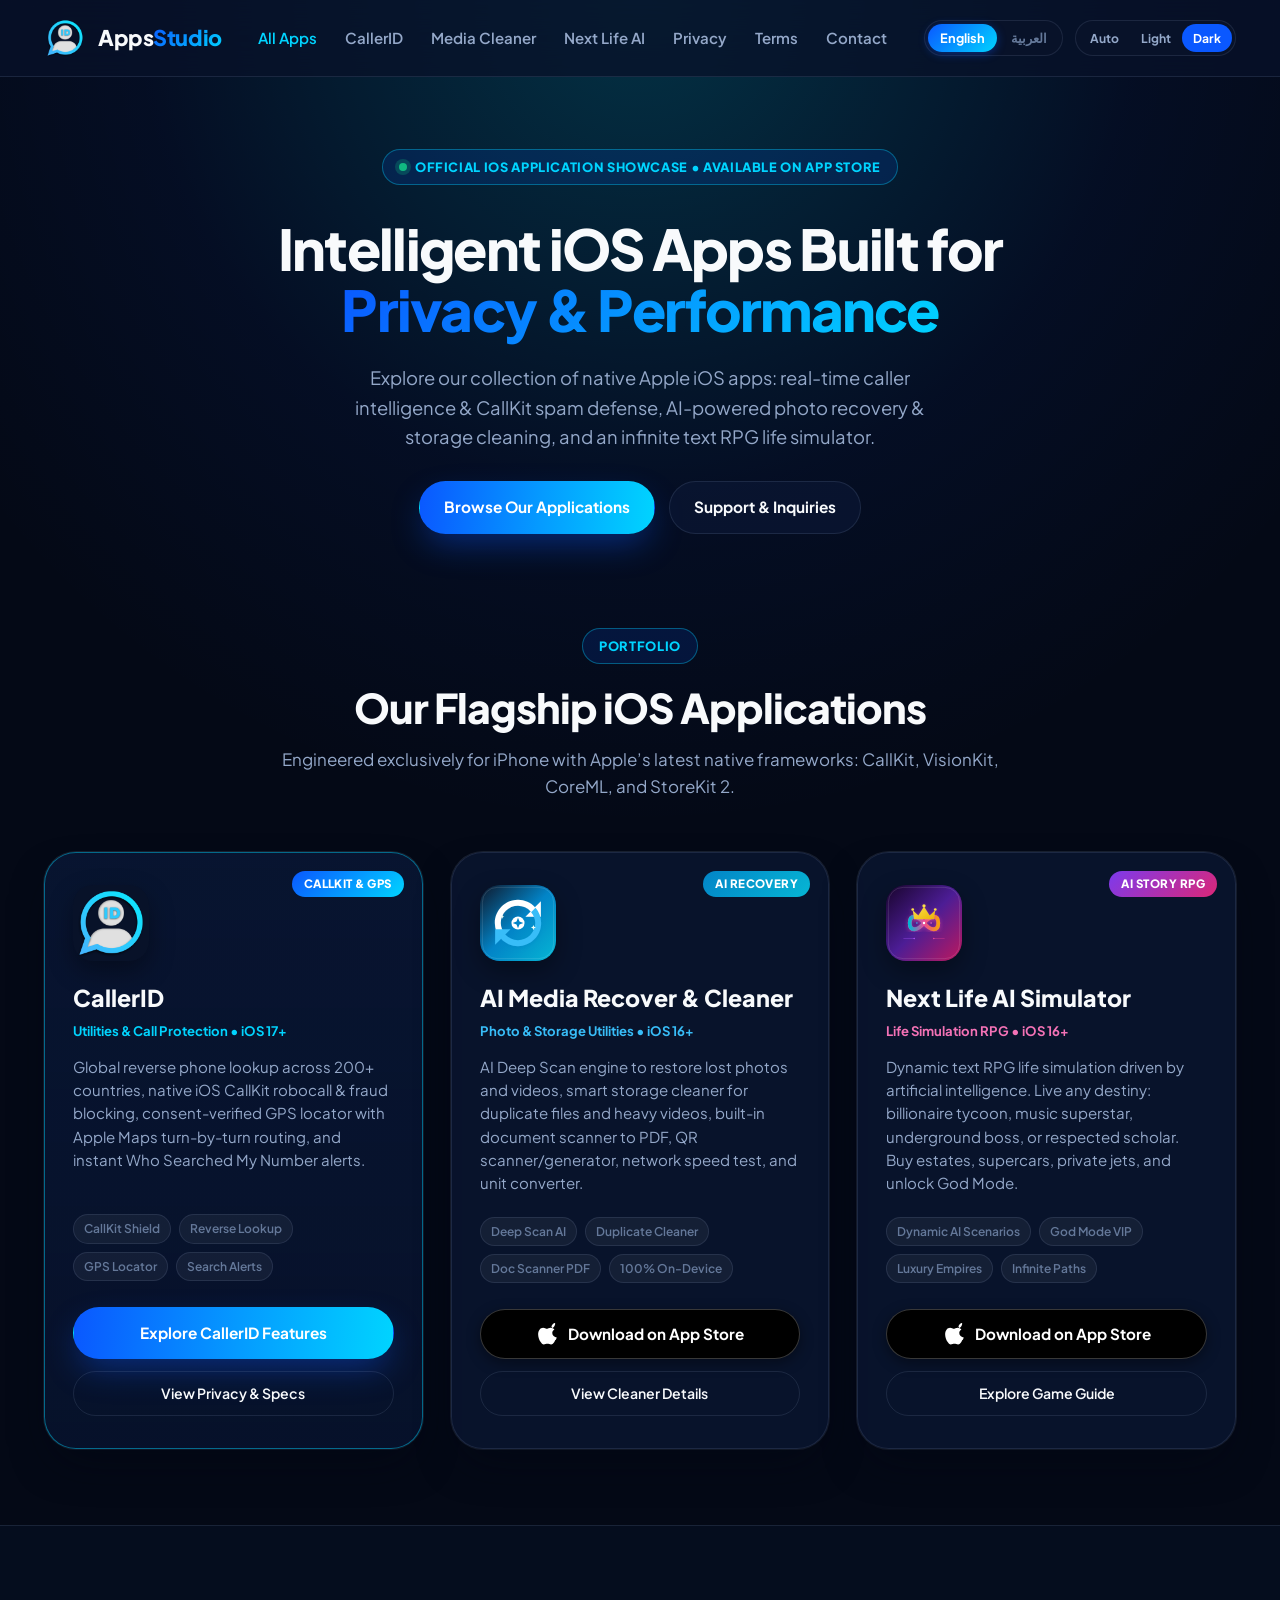
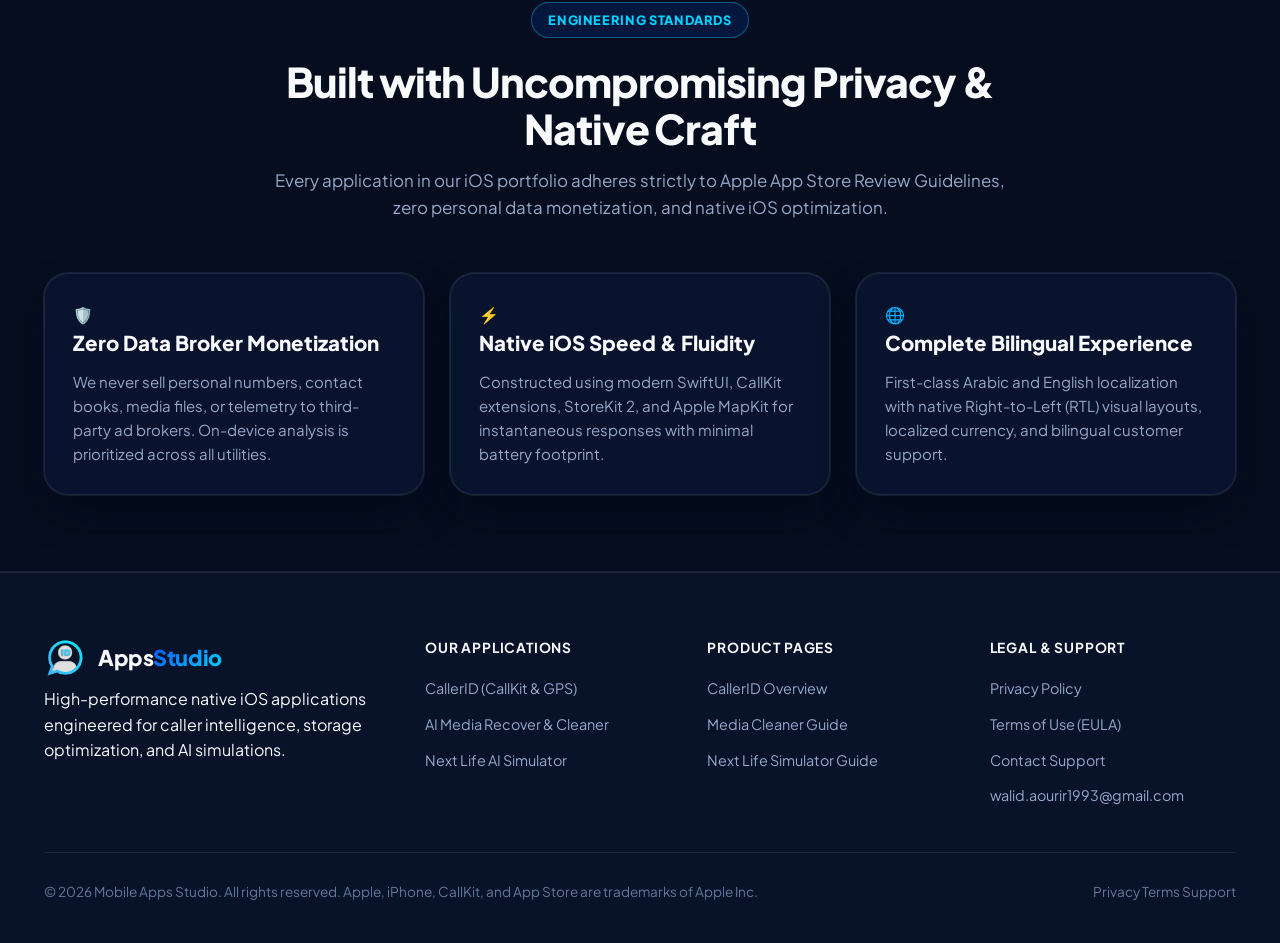
==== commit feb4d0b3: "Add multi-app studio portal, dedicated pages for AI Media Cleaner and Next Life AI, and full bilingu" ====
--- a/index.html
+++ b/index.html
@@ -1,110 +1,63 @@
 <!DOCTYPE html>
-<html lang="en" data-theme="dark">
+<html lang="en" data-theme="dark" dir="ltr">
 <head>
   <meta charset="UTF-8" />
   <meta name="viewport" content="width=device-width, initial-scale=1.0" />
-  <title>CallerID for iPhone — Reverse Phone Number Lookup, CallKit Spam Blocker &amp; GPS Number Locator</title>
-  <meta name="description" content="Identify unknown callers instantly, block robocalls and scam numbers with native iOS CallKit protection, view turn-by-turn GPS routes to consent-verified phone numbers, and get real-time alerts when someone searches your number." />
-  <meta name="keywords" content="caller id iphone, reverse phone number lookup, spam call blocker ios, phone number locator gps, who called me, callkit spam filter, find phone number location map, who searched my phone number, robocall blocker app, international phone number tracker consent, caller name id detector" />
-  <meta name="author" content="CallerID" />
-  <meta name="robots" content="index, follow, max-image-preview:large, max-snippet:-1, max-video-preview:-1" />
+  <title>Mobile Apps Studio — Intelligent iOS Applications &amp; AI Utilities</title>
+  <meta name="description" content="Discover premium iOS applications powered by AI: CallerID reverse phone lookup & CallKit spam blocker, AI Media Recover & Cleaner storage optimizer, and Next Life AI Simulator RPG life game." />
+  <meta name="keywords" content="ios apps, apple app store, ai media cleaner, next life ai simulator, caller id iphone, spam blocker ios, reverse phone lookup, photo recovery iphone, life simulator rpg, mobile apps developer" />
+  <meta name="author" content="Mobile Apps Studio" />
+  <meta name="robots" content="index, follow, max-image-preview:large" />
   <link rel="canonical" href="https://walid-aourir.github.io/" />
 
-  <!-- Open Graph / Social Sharing -->
+  <!-- Social Media Metadata -->
   <meta property="og:type" content="website" />
-  <meta property="og:site_name" content="CallerID — Global Caller Intelligence" />
-  <meta property="og:title" content="CallerID for iPhone — Reverse Phone Lookup, Spam Shield &amp; GPS Number Locator" />
-  <meta property="og:description" content="Real-time caller identification, native iOS CallKit spam call blocking, consent-verified GPS number location with turn-by-turn Apple Maps routing, and instant search alerts." />
+  <meta property="og:site_name" content="Mobile Apps Studio" />
+  <meta property="og:title" content="Intelligent iOS Apps &amp; AI Games — Official Developer Hub" />
+  <meta property="og:description" content="Explore our portfolio of native iOS applications: CallerID, AI Media Recover & Cleaner, and Next Life AI Simulator." />
   <meta property="og:url" content="https://walid-aourir.github.io/" />
-  <meta property="og:image" content="https://walid-aourir.github.io/assets/images/hero-3d-render.jpg" />
-
-  <!-- Twitter Card -->
-  <meta name="twitter:card" content="summary_large_image" />
-  <meta name="twitter:title" content="CallerID for iPhone — Caller Intelligence, Spam Blocker &amp; GPS Locator" />
-  <meta name="twitter:description" content="Instant reverse phone lookup, native iOS CallKit spam blocking, turn-by-turn GPS route locator, and real-time search activity alerts." />
-  <meta name="twitter:image" content="https://walid-aourir.github.io/assets/images/hero-3d-render.jpg" />
+  <meta property="og:image" content="https://walid-aourir.github.io/assets/images/hero-app-showcase.png" />
 
   <link rel="icon" type="image/png" href="assets/images/app-icon.png" />
   <link rel="apple-touch-icon" href="assets/images/app-icon.png" />
   <link rel="preconnect" href="https://fonts.googleapis.com" />
   <link rel="preconnect" href="https://fonts.gstatic.com" crossorigin />
-  <link href="https://fonts.googleapis.com/css2?family=Inter:wght@400;500;600;700&amp;family=JetBrains+Mono:wght@500;700&amp;family=Plus+Jakarta+Sans:wght@700;800&amp;display=swap" rel="stylesheet" />
+  <link href="https://fonts.googleapis.com/css2?family=Cairo:wght@400;600;700;800;900&family=Inter:wght@400;500;600;700&family=Plus+Jakarta+Sans:wght@700;800&display=swap" rel="stylesheet" />
   <link rel="stylesheet" href="assets/css/styles.css" />
 
-  <!-- JSON-LD Structured Data: SoftwareApplication + FAQPage + Organization -->
+  <!-- JSON-LD Schema: Organization + ItemList -->
   <script type="application/ld+json">
   {
     "@context": "https://schema.org",
     "@graph": [
       {
-        "@type": "SoftwareApplication",
-        "name": "CallerID — Caller Intelligence, Spam Shield & Locator",
-        "operatingSystem": "iOS 17.0 or later",
-        "applicationCategory": "UtilitiesApplication",
+        "@type": "Organization",
+        "name": "Mobile Apps Studio",
         "url": "https://walid-aourir.github.io/",
-        "image": "https://walid-aourir.github.io/assets/images/app-icon.png",
-        "screenshot": "https://walid-aourir.github.io/assets/images/hero-3d-render.jpg",
-        "author": {
-          "@type": "Organization",
-          "name": "CallerID",
-          "email": "walid.aourir1993@gmail.com"
-        },
-        "description": "Global reverse phone number lookup, native iOS CallKit spam call blocker, consent-based last-known GPS number locator with turn-by-turn Apple Maps directions, and real-time Who Searched My Number alerts.",
-        "offers": [
+        "logo": "https://walid-aourir.github.io/assets/images/brand-logo.png",
+        "email": "walid.aourir1993@gmail.com"
+      },
+      {
+        "@type": "ItemList",
+        "name": "Featured iOS Applications",
+        "itemListElement": [
           {
-            "@type": "Offer",
-            "name": "Weekly Premium (Locator_weekly)",
-            "price": "3.99",
-            "priceCurrency": "USD"
+            "@type": "ListItem",
+            "position": 1,
+            "name": "CallerID — Global Caller Intelligence & GPS Locator",
+            "url": "https://walid-aourir.github.io/callerid.html"
           },
           {
-            "@type": "Offer",
-            "name": "Monthly Premium (Locator_monthly)",
-            "price": "5.99",
-            "priceCurrency": "USD"
+            "@type": "ListItem",
+            "position": 2,
+            "name": "AI Media Recover and Cleaner",
+            "url": "https://apps.apple.com/us/app/ai-media-recover-and-cleaner/id6794188213"
           },
           {
-            "@type": "Offer",
-            "name": "Yearly Premium (Locator_yearly)",
-            "price": "69.99",
-            "priceCurrency": "USD"
-          }
-        ]
-      },
-      {
-        "@type": "FAQPage",
-        "mainEntity": [
-          {
-            "@type": "Question",
-            "name": "How does CallerID identify unknown phone numbers and spam calls on iPhone?",
-            "acceptedAnswer": {
-              "@type": "Answer",
-              "text": "CallerID normalizes phone numbers in international E.164 format across 200+ countries, checks carrier and line-type metadata, and cross-references community spam reports with Apple's native CallKit Call Directory Extension to label or silence high-risk robocalls before your phone rings."
-            }
-          },
-          {
-            "@type": "Question",
-            "name": "How does the GPS Phone Number Locator and turn-by-turn route map work?",
-            "acceptedAnswer": {
-              "@type": "Answer",
-              "text": "CallerID uses a strict consent-first location architecture. When a registered user enables public location discoverability or approves your location request, CallerID displays their last-known GPS coordinates, accuracy radius, and calculates a real-time driving or walking path from your current position with one-tap navigation in Apple Maps."
-            }
-          },
-          {
-            "@type": "Question",
-            "name": "Can I see who searched my phone number?",
-            "acceptedAnswer": {
-              "@type": "Answer",
-              "text": "Yes. CallerID sends real-time push notifications and in-app activity alerts whenever your registered phone number is looked up via number search or location lookup, with detailed timestamp and searcher identity insights for Premium subscribers."
-            }
-          },
-          {
-            "@type": "Question",
-            "name": "How do I cancel my subscription or delete my CallerID account and data?",
-            "acceptedAnswer": {
-              "@type": "Answer",
-              "text": "All subscriptions (Locator_weekly, Locator_monthly, Locator_yearly) are billed and managed directly through Apple StoreKit 2 in iOS Settings > Apple ID > Subscriptions. You can permanently delete your account and all associated personal data at any time inside the app via Settings > Delete Account."
-            }
+            "@type": "ListItem",
+            "position": 3,
+            "name": "Next Life AI Simulator",
+            "url": "https://apps.apple.com/us/app/next-life-ai-simulator/id6813673793"
           }
         ]
       }
@@ -113,467 +66,329 @@
   </script>
 </head>
 <body>
-  <!-- Sticky Navigation Header -->
+  <!-- Navigation Header with Language & Theme Switches -->
   <header class="site-header">
     <div class="container nav-inner">
-      <a href="index.html" class="brand-lockup" aria-label="CallerID Home">
-        <img src="assets/images/brand-logo.png" alt="CallerID Official App Logo" width="42" height="42" />
-        <span>Caller<span class="accent">ID</span></span>
+      <a href="index.html" class="brand-lockup">
+        <img src="assets/images/brand-logo.png" alt="Apps Studio Logo" width="40" height="40" />
+        <span>
+          <span data-lang="en">Apps<span class="accent">Studio</span></span>
+          <span data-lang="ar">استوديو<span class="accent">التطبيقات</span></span>
+        </span>
       </a>
 
       <ul class="nav-links">
-        <li><a href="#features" class="active">Features</a></li>
-        <li><a href="#video-demos">Video Demos</a></li>
-        <li><a href="#live-simulator">Live Lookup</a></li>
-        <li><a href="#pricing">Pricing</a></li>
-        <li><a href="privacy.html">Privacy Policy</a></li>
-        <li><a href="terms.html">Terms of Use</a></li>
-        <li><a href="contact.html">Contact Us</a></li>
+        <li><a href="index.html" class="active"><span data-lang="en">All Apps</span><span data-lang="ar">جميع التطبيقات</span></a></li>
+        <li><a href="callerid.html"><span data-lang="en">CallerID</span><span data-lang="ar">كاشف الأرقام</span></a></li>
+        <li><a href="media-cleaner.html"><span data-lang="en">Media Cleaner</span><span data-lang="ar">منظف الوسائط</span></a></li>
+        <li><a href="next-life.html"><span data-lang="en">Next Life AI</span><span data-lang="ar">لعبة الحياة الذكية</span></a></li>
+        <li><a href="privacy.html"><span data-lang="en">Privacy</span><span data-lang="ar">الخصوصية</span></a></li>
+        <li><a href="terms.html"><span data-lang="en">Terms</span><span data-lang="ar">الشروط</span></a></li>
+        <li><a href="contact.html"><span data-lang="en">Contact</span><span data-lang="ar">اتصل بنا</span></a></li>
       </ul>
 
       <div class="nav-actions">
-        <div class="theme-switcher" role="group" aria-label="Color Theme Selector">
+        <!-- Language Switcher -->
+        <div class="lang-switcher" role="group" aria-label="Language Selector">
+          <button type="button" class="lang-btn active" data-lang-set="en">English</button>
+          <button type="button" class="lang-btn" data-lang-set="ar">العربية</button>
+        </div>
+
+        <!-- Theme Switcher -->
+        <div class="theme-switcher" role="group" aria-label="Theme Selector">
           <button type="button" class="theme-btn" data-theme-set="system">Auto</button>
           <button type="button" class="theme-btn" data-theme-set="light">Light</button>
           <button type="button" class="theme-btn active" data-theme-set="dark">Dark</button>
         </div>
-        <a href="contact.html" class="btn btn-primary" style="padding: 9px 18px; font-size: 0.86rem;">Support</a>
       </div>
     </div>
   </header>
 
   <main>
-    <!-- Hero Section -->
-    <section class="hero-section">
-      <div class="container hero-grid">
-        <div>
-          <div class="eyebrow-badge">
-            <span class="pulse-dot"></span>
-            <span>iOS 17+ CallKit • StoreKit 2 • E.164 Global Engine</span>
-          </div>
-          <h1 class="hero-title">
-            Global <span class="gradient-text">Caller ID</span>, Native Spam Shield &amp; Turn-by-Turn <span class="gradient-text">Number Locator</span>
-          </h1>
-          <p class="hero-subtitle">
-            Uncover unknown callers across 200+ countries, block robocalls and phishing numbers automatically via Apple’s native Call Directory Extension, navigate to consent-verified phone locations with live route polylines, and get instant alerts when someone searches your number.
-          </p>
-          <div class="hero-cta-row">
-            <a href="#video-demos" class="btn btn-primary">Watch Live Video Demos</a>
-            <a href="#live-simulator" class="btn btn-secondary">Try Interactive Lookup</a>
-            <a href="privacy.html" class="btn btn-secondary">Privacy &amp; Legal Center</a>
-          </div>
-
-          <div class="trust-metrics-strip">
-            <div class="metric-item">
-              <strong>200+</strong>
-              <span>Countries &amp; Regions (E.164)</span>
-            </div>
-            <div class="metric-item">
-              <strong>100%</strong>
-              <span>Consent-Gated GPS Routing</span>
-            </div>
-            <div class="metric-item">
-              <strong>EN / AR</strong>
-              <span>Full English &amp; Arabic RTL</span>
-            </div>
-          </div>
-        </div>
-
-        <div class="hero-media-frame">
-          <video autoplay loop muted playsinline poster="assets/images/hero-3d-render.jpg">
-            <source src="assets/video/callerid-hero-demo.mp4" type="video/mp4" />
-            <img src="assets/images/hero-3d-render.jpg" alt="CallerID iPhone App 3D Showcase with Live Caller Verification and GPS Route Map" />
-          </video>
-          <div class="media-caption-bar">
-            <span>● Live iOS Engine Preview — Caller Verification &amp; CallKit Firewall</span>
-            <span style="font-family: var(--font-mono); color: var(--brand-cyan);">60 FPS HD</span>
-          </div>
+    <!-- Master Studio Hero -->
+    <section class="hero-section" style="padding-bottom: 40px;">
+      <div class="container" style="text-align: center; max-width: 900px;">
+        <div class="eyebrow-badge">
+          <span class="pulse-dot"></span>
+          <span data-lang="en">Official iOS Application Showcase • Available on App Store</span>
+          <span data-lang="ar">معرض تطبيقات iOS الرسمية • متوفرة الآن على App Store</span>
+        </div>
+        <h1 class="hero-title" style="margin-top: 14px;">
+          <span data-lang="en">Intelligent iOS Apps Built for <span class="gradient-text">Privacy &amp; Performance</span></span>
+          <span data-lang="ar">تطبيقات iOS مبتكرة صُممت <span class="gradient-text">للخصوصية والذكاء الفائق</span></span>
+        </h1>
+        <p class="hero-subtitle" style="margin: 16px auto 30px; font-size: 1.15rem;">
+          <span data-lang="en">Explore our collection of native Apple iOS apps: real-time caller intelligence &amp; CallKit spam defense, AI-powered photo recovery &amp; storage cleaning, and an infinite text RPG life simulator.</span>
+          <span data-lang="ar">استكشف باقتنا المتميزة من تطبيقات آيفون: كشف الأرقام وحظر المكالمات المزعجة عبر CallKit، استعادة الصور وتنظيف التخزين بالذكاء الاصطناعي، ومحاكاة الحياة التفاعلية غير المحدودة.</span>
+        </p>
+
+        <div class="hero-cta-row" style="justify-content: center;">
+          <a href="#apps-showcase" class="btn btn-primary">
+            <span data-lang="en">Browse Our Applications</span>
+            <span data-lang="ar">استعراض التطبيقات</span>
+          </a>
+          <a href="contact.html" class="btn btn-secondary">
+            <span data-lang="en">Support &amp; Inquiries</span>
+            <span data-lang="ar">الدعم والاستفسارات</span>
+          </a>
         </div>
       </div>
     </section>
 
-    <!-- Dual Video Showcase Section -->
-    <section id="video-demos" class="section">
+    <!-- Apps Showcase Grid: All 3 Apps with Direct Action Buttons -->
+    <section id="apps-showcase" class="section" style="padding-top: 20px;">
       <div class="container">
         <div class="section-header">
-          <div class="eyebrow-badge">HD Motion Walkthroughs</div>
-          <h2 class="section-title">See CallerID &amp; Live GPS Routing in Action</h2>
+          <div class="eyebrow-badge">
+            <span data-lang="en">Portfolio</span>
+            <span data-lang="ar">مجموعة التطبيقات</span>
+          </div>
+          <h2 class="section-title">
+            <span data-lang="en">Our Flagship iOS Applications</span>
+            <span data-lang="ar">تطبيقاتنا الرائدة لنظام iOS</span>
+          </h2>
           <p class="section-desc">
-            Engineered with native SwiftUI, Apple MapKit route polylines, CoreLocation telemetry, and CallKit directory extensions for zero-latency protection.
+            <span data-lang="en">Engineered exclusively for iPhone with Apple’s latest native frameworks: CallKit, VisionKit, CoreML, and StoreKit 2.</span>
+            <span data-lang="ar">مصممة خصيصاً لأجهزة آيفون باستخدام أحدث تقنيات آبل البرمجية مع حماية تامة للخصوصية وبدون مشاركة للبيانات.</span>
           </p>
         </div>
 
-        <div class="video-showcase-dual">
-          <article class="video-card">
-            <video controls autoplay loop muted playsinline poster="assets/images/hero-app-showcase.png">
-              <source src="assets/video/callerid-hero-demo.mp4" type="video/mp4" />
-            </video>
-            <span class="feature-tag">Real-Time Caller Intelligence &amp; CallKit</span>
-            <h3>Instant Reverse Phone Lookup &amp; Robocall Firewall</h3>
-            <p>
-              Watch how CallerID parses international E.164 numbers, verifies carrier and line-type metadata, calculates community spam risk scores (0–100), and blocks high-risk fraud calls before your iPhone even rings.
-            </p>
+        <div class="apps-hub-grid">
+          <!-- App Card 1: CallerID -->
+          <article class="app-hub-card featured">
+            <span class="app-hub-badge-tag">
+              <span data-lang="en">CallKit &amp; GPS</span>
+              <span data-lang="ar">CallKit والموقع</span>
+            </span>
+            <div class="app-hub-icon-wrap">
+              <img src="assets/images/brand-logo.png" alt="CallerID App Icon" />
+            </div>
+            <h3 class="app-hub-title">
+              <span data-lang="en">CallerID</span>
+              <span data-lang="ar">كاشف الأرقام CallerID</span>
+            </h3>
+            <span class="app-hub-category">
+              <span data-lang="en">Utilities &amp; Call Protection • iOS 17+</span>
+              <span data-lang="ar">أدوات وحماية المكالمات • iOS 17+</span>
+            </span>
+            <p class="app-hub-desc">
+              <span data-lang="en">Global reverse phone lookup across 200+ countries, native iOS CallKit robocall &amp; fraud blocking, consent-verified GPS locator with Apple Maps turn-by-turn routing, and instant Who Searched My Number alerts.</span>
+              <span data-lang="ar">كشف هوية المتصل في أكثر من 200 دولة، حظر المكالمات الاحتيالية عبر درع CallKit، تحديد موقع الأرقام المصرح بها مع خرائط ومسارات فورية، وتنبيهات فورية عند بحث أي شخص عن رقمك.</span>
+            </p>
+            <div class="app-hub-pills">
+              <span class="app-hub-pill">CallKit Shield</span>
+              <span class="app-hub-pill">Reverse Lookup</span>
+              <span class="app-hub-pill">GPS Locator</span>
+              <span class="app-hub-pill">Search Alerts</span>
+            </div>
+            <div class="app-hub-actions">
+              <a href="callerid.html" class="btn btn-primary" style="width: 100%; text-align: center;">
+                <span data-lang="en">Explore CallerID Features</span>
+                <span data-lang="ar">استكشف مزايا التطبيق</span>
+              </a>
+              <a href="privacy.html#callerid" class="btn-subtle" style="width: 100%;">
+                <span data-lang="en">View Privacy &amp; Specs</span>
+                <span data-lang="ar">الخصوصية والمواصفات</span>
+              </a>
+            </div>
           </article>
 
-          <article class="video-card">
-            <video controls autoplay loop muted playsinline poster="assets/images/feature-live-route-map.png">
-              <source src="assets/video/locator-route-demo.mp4" type="video/mp4" />
-            </video>
-            <span class="feature-tag">Turn-by-Turn MapKit Navigation</span>
-            <h3>Consent-Verified Phone Locator &amp; Live Path Routing</h3>
-            <p>
-              When a registered contact shares their last-known location or accepts your location request, CallerID draws a dual-stroke route path from your GPS position to theirs with Drive/Walk ETA and one-tap Apple Maps launch.
-            </p>
+          <!-- App Card 2: AI Media Recover and Cleaner -->
+          <article class="app-hub-card">
+            <span class="app-hub-badge-tag" style="background: linear-gradient(135deg, #0284C7 0%, #06B6D4 100%);">
+              <span data-lang="en">AI Recovery</span>
+              <span data-lang="ar">استعادة بالذكاء</span>
+            </span>
+            <div class="app-hub-icon-wrap">
+              <img src="assets/images/icon-media-cleaner.svg" alt="AI Media Recover and Cleaner Icon" />
+            </div>
+            <h3 class="app-hub-title">
+              <span data-lang="en">AI Media Recover &amp; Cleaner</span>
+              <span data-lang="ar">منظف الوسائط واستعادتها AI</span>
+            </h3>
+            <span class="app-hub-category" style="color: #38BDF8;">
+              <span data-lang="en">Photo &amp; Storage Utilities • iOS 16+</span>
+              <span data-lang="ar">أدوات الصور والتخزين • iOS 16+</span>
+            </span>
+            <p class="app-hub-desc">
+              <span data-lang="en">AI Deep Scan engine to restore lost photos and videos, smart storage cleaner for duplicate files and heavy videos, built-in document scanner to PDF, QR scanner/generator, network speed test, and unit converter.</span>
+              <span data-lang="ar">محرك مسح ذكي متقدم للمساعدة في استعادة الصور والفيديوهات المحذوفة، تنظيف الملفات المكررة والكبيرة لتوفير المساحة، ماسح مستندات لإنشاء PDF، قارئ ومولد QR، واختبار سرعة الإنترنت.</span>
+            </p>
+            <div class="app-hub-pills">
+              <span class="app-hub-pill">Deep Scan AI</span>
+              <span class="app-hub-pill">Duplicate Cleaner</span>
+              <span class="app-hub-pill">Doc Scanner PDF</span>
+              <span class="app-hub-pill">100% On-Device</span>
+            </div>
+            <div class="app-hub-actions">
+              <a href="https://apps.apple.com/us/app/ai-media-recover-and-cleaner/id6794188213" target="_blank" rel="noopener" class="btn-appstore">
+                <svg viewBox="0 0 170 170"><path d="M150.37 130.25c-2.45 5.66-5.35 10.87-8.71 15.66-4.58 6.53-8.33 11.05-11.22 13.56-4.48 4.12-9.28 6.23-14.42 6.35-3.69 0-8.14-1.05-13.32-3.18-5.19-2.12-9.97-3.17-14.34-3.17-4.58 0-9.49 1.05-14.75 3.17-5.26 2.13-9.5 3.24-12.74 3.35-4.35.13-9.16-1.9-14.42-6.08-3.7-3.04-7.66-7.77-11.89-14.2-5.46-8.29-9.82-17.7-13.08-28.24-3.26-10.53-4.9-20.73-4.9-30.58 0-14.18 3.59-25.96 10.77-35.34 7.18-9.39 16.27-14.17 27.27-14.36 4.89 0 10.35 1.34 16.38 4.02 6.03 2.68 10.15 4.07 12.36 4.17 1.8.1 6.05-1.37 12.76-4.4 6.71-3.04 12.27-4.43 16.69-4.17 12.63.76 22.42 5.09 29.38 12.98-11.2 6.77-16.69 16.03-16.48 27.78.22 9.17 3.73 16.92 10.54 23.25 6.81 6.33 14.86 9.94 24.16 10.82-2.18 6.55-4.7 13.06-7.56 19.53zM119.22 33.15c0-7.39 2.66-14.41 7.97-21.05 5.31-6.65 11.96-10.96 19.95-12.95.87 3.92 1.09 7.42.66 10.51-.76 5.56-3.21 11.13-7.36 16.71-4.14 5.58-9.28 9.38-15.42 11.39-1.33-1.52-2.5-3.08-3.52-4.68-.87-1.42-1.63-3.09-2.28-4.93z"/></svg>
+                <span data-lang="en">Download on App Store</span>
+                <span data-lang="ar">تحميل من App Store</span>
+              </a>
+              <a href="media-cleaner.html" class="btn-subtle" style="width: 100%;">
+                <span data-lang="en">View Cleaner Details</span>
+                <span data-lang="ar">تفاصيل الميزات</span>
+              </a>
+            </div>
           </article>
+
+          <!-- App Card 3: Next Life AI Simulator -->
+          <article class="app-hub-card">
+            <span class="app-hub-badge-tag" style="background: linear-gradient(135deg, #7C3AED 0%, #DB2777 100%);">
+              <span data-lang="en">AI Story RPG</span>
+              <span data-lang="ar">محاكاة ذكية RPG</span>
+            </span>
+            <div class="app-hub-icon-wrap">
+              <img src="assets/images/icon-next-life.svg" alt="Next Life AI Simulator Icon" />
+            </div>
+            <h3 class="app-hub-title">
+              <span data-lang="en">Next Life AI Simulator</span>
+              <span data-lang="ar">Next Life AI: محاكي الحياة</span>
+            </h3>
+            <span class="app-hub-category" style="color: #F472B6;">
+              <span data-lang="en">Life Simulation RPG • iOS 16+</span>
+              <span data-lang="ar">محاكاة وتقمص الأدوار • iOS 16+</span>
+            </span>
+            <p class="app-hub-desc">
+              <span data-lang="en">Dynamic text RPG life simulation driven by artificial intelligence. Live any destiny: billionaire tycoon, music superstar, underground boss, or respected scholar. Buy estates, supercars, private jets, and unlock God Mode.</span>
+              <span data-lang="ar">لعبة محاكاة حياة نصية تعتمد على الذكاء الاصطناعي لإنشاء قصص وأحداث فريدة. عش أي مصير تختاره: ملياردير، نجم مشهور، زعيم مافيا، أو حياة هادئة. امتلك القصور، الطائرات، واستمتع بطور God Mode.</span>
+            </p>
+            <div class="app-hub-pills">
+              <span class="app-hub-pill">Dynamic AI Scenarios</span>
+              <span class="app-hub-pill">God Mode VIP</span>
+              <span class="app-hub-pill">Luxury Empires</span>
+              <span class="app-hub-pill">Infinite Paths</span>
+            </div>
+            <div class="app-hub-actions">
+              <a href="https://apps.apple.com/us/app/next-life-ai-simulator/id6813673793" target="_blank" rel="noopener" class="btn-appstore">
+                <svg viewBox="0 0 170 170"><path d="M150.37 130.25c-2.45 5.66-5.35 10.87-8.71 15.66-4.58 6.53-8.33 11.05-11.22 13.56-4.48 4.12-9.28 6.23-14.42 6.35-3.69 0-8.14-1.05-13.32-3.18-5.19-2.12-9.97-3.17-14.34-3.17-4.58 0-9.49 1.05-14.75 3.17-5.26 2.13-9.5 3.24-12.74 3.35-4.35.13-9.16-1.9-14.42-6.08-3.7-3.04-7.66-7.77-11.89-14.2-5.46-8.29-9.82-17.7-13.08-28.24-3.26-10.53-4.9-20.73-4.9-30.58 0-14.18 3.59-25.96 10.77-35.34 7.18-9.39 16.27-14.17 27.27-14.36 4.89 0 10.35 1.34 16.38 4.02 6.03 2.68 10.15 4.07 12.36 4.17 1.8.1 6.05-1.37 12.76-4.4 6.71-3.04 12.27-4.43 16.69-4.17 12.63.76 22.42 5.09 29.38 12.98-11.2 6.77-16.69 16.03-16.48 27.78.22 9.17 3.73 16.92 10.54 23.25 6.81 6.33 14.86 9.94 24.16 10.82-2.18 6.55-4.7 13.06-7.56 19.53zM119.22 33.15c0-7.39 2.66-14.41 7.97-21.05 5.31-6.65 11.96-10.96 19.95-12.95.87 3.92 1.09 7.42.66 10.51-.76 5.56-3.21 11.13-7.36 16.71-4.14 5.58-9.28 9.38-15.42 11.39-1.33-1.52-2.5-3.08-3.52-4.68-.87-1.42-1.63-3.09-2.28-4.93z"/></svg>
+                <span data-lang="en">Download on App Store</span>
+                <span data-lang="ar">تحميل من App Store</span>
+              </a>
+              <a href="next-life.html" class="btn-subtle" style="width: 100%;">
+                <span data-lang="en">Explore Game Guide</span>
+                <span data-lang="ar">دليل اللعبة والمزايا</span>
+              </a>
+            </div>
+          </article>
         </div>
       </div>
     </section>
 
-    <!-- Interactive Reverse Lookup & Route Simulator -->
-    <section id="live-simulator" class="section">
+    <!-- Studio Quality & Architecture Pillars -->
+    <section class="section" style="background: rgba(8, 18, 41, 0.45); border-top: 1px solid var(--border-subtle); border-bottom: 1px solid var(--border-subtle);">
       <div class="container">
         <div class="section-header">
-          <div class="eyebrow-badge">Interactive Browser Preview</div>
-          <h2 class="section-title">Test the CallerID &amp; Route Intelligence Engine</h2>
+          <div class="eyebrow-badge">
+            <span data-lang="en">Engineering Standards</span>
+            <span data-lang="ar">معايير التطوير</span>
+          </div>
+          <h2 class="section-title">
+            <span data-lang="en">Built with Uncompromising Privacy &amp; Native Craft</span>
+            <span data-lang="ar">بُنيت بخصوصية مطلقة وأداء أصيل عالي الجودة</span>
+          </h2>
           <p class="section-desc">
-            Select a sample international phone number below or enter any E.164 number to preview how the iOS app formats caller identity, spam reputation, and turn-by-turn routing telemetry.
+            <span data-lang="en">Every application in our iOS portfolio adheres strictly to Apple App Store Review Guidelines, zero personal data monetization, and native iOS optimization.</span>
+            <span data-lang="ar">تلتزم جميع تطبيقاتنا بإرشادات آبل الصارمة، مع انعدام بيع البيانات تماماً، والاعتماد الكامل على معالجة البيانات داخل الجهاز.</span>
           </p>
         </div>
 
-        <div class="simulator-box">
-          <div class="sim-presets" aria-label="Sample Phone Numbers">
-            <button type="button" class="preset-chip" data-sim-preset="+1 (415) 890-4321">🇺🇸 +1 (415) 890-4321 (Verified Business)</button>
-            <button type="button" class="preset-chip" data-sim-preset="+44 20 7946 0192">🇬🇧 +44 20 7946 0192 (High-Risk Robocall)</button>
-            <button type="button" class="preset-chip" data-sim-preset="+212 661-234567">🇲🇦 +212 661-234567 (Consent GPS Route)</button>
-          </div>
-
-          <div class="sim-controls">
-            <input
-              type="text"
-              id="sim-phone-input"
-              class="sim-input"
-              value="+1 (415) 890-4321"
-              aria-label="Phone Number Input"
-              placeholder="Enter international phone number (e.g. +1 415 890 4321)"
-            />
-            <button type="button" id="sim-run-btn" class="btn btn-primary">Analyze Number &amp; Route</button>
-          </div>
-
-          <div class="sim-result-grid">
-            <div class="sim-stat-card">
-              <div class="label">Caller Identity &amp; Line Type</div>
-              <div class="value" id="sim-out-name">Apex Global Logistics • Verified Business (US)</div>
-            </div>
-            <div class="sim-stat-card">
-              <div class="label">Spam Reputation &amp; CallKit Status</div>
-              <div class="value" id="sim-out-reputation" style="color: #10B981;">0/100 Safe • Verified Carrier (AT&amp;T Mobility)</div>
-            </div>
-            <div class="sim-stat-card">
-              <div class="label">Consent-Gated GPS Route Telemetry</div>
-              <div class="value" id="sim-out-route">4.8 km • 9 min Drive (Consent-Verified GPS Fix)</div>
-            </div>
-          </div>
-        </div>
-      </div>
-    </section>
-
-    <!-- 6-Card Core Feature Grid with Custom 3D Artwork -->
-    <section id="features" class="section">
-      <div class="container">
-        <div class="section-header">
-          <div class="eyebrow-badge">Complete Feature Architecture</div>
-          <h2 class="section-title">Everything You Need for Phone Security &amp; Location Clarity</h2>
-          <p class="section-desc">
-            Built from the ground up for iOS with privacy-by-design safeguards, deterministic StoreKit 2 entitlement tracking, and full Arabic RTL and English localization.
-          </p>
-        </div>
-
         <div class="features-grid">
-          <article class="feature-card">
-            <div>
-              <img src="assets/images/card-caller-id.png" alt="Reverse Phone Number Lookup and Global Caller ID" class="feature-thumb" loading="lazy" />
-              <span class="feature-tag">Global E.164 Intelligence</span>
-              <h3>Reverse Phone &amp; Name Lookup</h3>
-              <p>
-                Search any local or international phone number—or look up discoverable profiles by name—to view verified caller names, country flags, carrier details, device models, and line classifications.
-              </p>
-            </div>
-          </article>
-
-          <article class="feature-card">
-            <div>
-              <img src="assets/images/feature-spam-firewall.jpg" alt="iOS CallKit Spam Call Blocker and Fraud Shield" class="feature-thumb" loading="lazy" />
-              <span class="feature-tag">Native iOS CallKit Extension</span>
-              <h3>Automated Spam &amp; Robocall Shield</h3>
-              <p>
-                Sync your personal block list and community-reported telemarketers, scammers, and debt collectors directly to iOS Call Directory settings so unwanted callers are blocked at the system level.
-              </p>
-            </div>
-          </article>
-
-          <article class="feature-card">
-            <div>
-              <img src="assets/images/feature-live-route-map.jpg" alt="Consent-Based GPS Phone Number Locator and Turn-by-Turn Route Map" class="feature-thumb" loading="lazy" />
-              <span class="feature-tag">MapKit Route Polylines</span>
-              <h3>Last-Known GPS Locator &amp; Navigation</h3>
-              <p>
-                Locate consenting registered numbers or send permissioned location requests. Tap any located address to open an interactive full-screen navigation map with Driving/Walking paths and Apple Maps handoff.
-              </p>
-            </div>
-          </article>
-
-          <article class="feature-card">
-            <div>
-              <img src="assets/images/card-instant-alerts.png" alt="Who Searched My Phone Number Real-Time Push Alerts" class="feature-thumb" loading="lazy" />
-              <span class="feature-tag">Real-Time Search Alerts</span>
-              <h3>Who Searched My Phone Number</h3>
-              <p>
-                Receive instant push notifications and in-app activity badges whenever someone searches your phone number or requests your location, with full search history and privacy controls.
-              </p>
-            </div>
-          </article>
-
-          <article class="feature-card">
-            <div>
-              <img src="assets/images/card-caller-prism.png" alt="Who Blocked My Number Community Insights and Privacy Controls" class="feature-thumb" loading="lazy" />
-              <span class="feature-tag">Transparent Privacy Controls</span>
-              <h3>Who Blocked Me &amp; Identity Privacy</h3>
-              <p>
-                Review community-reported block signals with honest iOS technical disclosures, toggle your searcher identity visibility at any time, and revoke public location discoverability with one tap.
-              </p>
-            </div>
-          </article>
-
-          <article class="feature-card">
-            <div>
-              <img src="assets/images/card-premium-crown.png" alt="CallerID Pro Ad-Free StoreKit 2 Experience and Arabic RTL Support" class="feature-thumb" loading="lazy" />
-              <span class="feature-tag">Bilingual &amp; Adaptive Theme</span>
-              <h3>Native Arabic RTL &amp; Dark/Light Themes</h3>
-              <p>
-                Seamlessly switch between System, Light, and Dark themes and English or Arabic RTL interfaces—complete with Eastern Arabic numeral normalization (`٠-٩`) and BiDi-safe phone formatting.
-              </p>
-            </div>
-          </article>
-        </div>
-      </div>
-    </section>
-
-    <!-- SEO Technical Comparison Section -->
-    <section class="section">
-      <div class="container">
-        <div class="section-header">
-          <div class="eyebrow-badge">Why Choose CallerID</div>
-          <h2 class="section-title">Engineered for Privacy, Accuracy &amp; Apple Compliance</h2>
-          <p class="section-desc">
-            Unlike legacy caller directories that harvest your private address book or make false covert-tracking claims, CallerID is built on transparent consent and native Apple frameworks.
-          </p>
-        </div>
-
-        <div class="comparison-table-wrap">
-          <table class="comparison-table">
-            <thead>
-              <tr>
-                <th>Capability / Privacy Safeguard</th>
-                <th>CallerID for iPhone</th>
-                <th>Typical Legacy Caller Apps</th>
-              </tr>
-            </thead>
-            <tbody>
-              <tr>
-                <td><strong>Turn-by-Turn Route Path to Located Number</strong></td>
-                <td style="color: var(--brand-emerald); font-weight: 700;">✓ Full MapKit Polyline + Drive/Walk ETA + Apple Maps Handoff</td>
-                <td>Static pin only or no route directions</td>
-              </tr>
-              <tr>
-                <td><strong>Location Privacy &amp; Consent Model</strong></td>
-                <td style="color: var(--brand-emerald); font-weight: 700;">✓ 100% Opt-In Public Disclosure or Mutual Request Approval</td>
-                <td>Opaque background tracking or misleading claims</td>
-              </tr>
-              <tr>
-                <td><strong>Private Contacts / Address Book Upload</strong></td>
-                <td style="color: var(--brand-emerald); font-weight: 700;">✓ Never Uploads Your Contacts without Permission</td>
-                <td>Often requires full contact book upload</td>
-              </tr>
-              <tr>
-                <td><strong>Who Searched My Number Alerts</strong></td>
-                <td style="color: var(--brand-emerald); font-weight: 700;">✓ Real-Time FCM Push Alerts + Searcher Identity Breakdown</td>
-                <td>Delayed or unavailable</td>
-              </tr>
-              <tr>
-                <td><strong>Arabic RTL &amp; Arabic-Indic Keypad Digits</strong></td>
-                <td style="color: var(--brand-emerald); font-weight: 700;">✓ Native BiDi-Safe LTR Numbers + Eastern Arabic Digit Parsing</td>
-                <td>Broken number alignment in RTL languages</td>
-              </tr>
-              <tr>
-                <td><strong>One-Tap Permanent Account &amp; Data Deletion</strong></td>
-                <td style="color: var(--brand-emerald); font-weight: 700;">✓ Instant In-App Purge (Settings &gt; Delete Account)</td>
-                <td>Manual email ticket required</td>
-              </tr>
-            </tbody>
-          </table>
-        </div>
-      </div>
-    </section>
-
-    <!-- Transparent App Store Connect Subscription Pricing -->
-    <section id="pricing" class="section">
-      <div class="container">
-        <div class="section-header">
-          <div class="eyebrow-badge">StoreKit 2 Auto-Renewable Plans</div>
-          <h2 class="section-title">Simple, Transparent App Store Subscriptions</h2>
-          <p class="section-desc">
-            Use CallerID free with ad-supported lookups, or upgrade to CallerID Pro for an 100% ad-free experience, full Who Searched My Number searcher identities, extended carrier intelligence, and priority CallKit spam protection.
-          </p>
-        </div>
-
-        <div class="pricing-grid">
-          <div class="price-card">
-            <div>
-              <div class="price-tier-name">Weekly Premium</div>
-              <div class="price-sku">Product ID: Locator_weekly</div>
-              <div class="price-amount">$3.99</div>
-              <div class="price-period">per week • billed via Apple ID</div>
-              <ul class="price-features">
-                <li>100% Ad-Free Phone &amp; Name Lookups</li>
-                <li>Full Searcher Identity in Who Searched Me</li>
-                <li>Turn-by-Turn GPS Route Map &amp; Apple Maps Navigation</li>
-                <li>Extended Carrier, Line Type &amp; Reputation Breakdown</li>
-                <li>Cancel anytime in iOS Settings &gt; Subscriptions</li>
-              </ul>
-            </div>
-            <a href="terms.html#subscriptions" class="btn btn-secondary">View Subscription Terms</a>
-          </div>
-
-          <div class="price-card popular">
-            <span class="popular-ribbon">Most Popular</span>
-            <div>
-              <div class="price-tier-name">Monthly Premium</div>
-              <div class="price-sku">Product ID: Locator_monthly</div>
-              <div class="price-amount">$5.99</div>
-              <div class="price-period">per month • save over 60% vs. weekly</div>
-              <ul class="price-features">
-                <li>Everything in Weekly Premium</li>
-                <li>Unlimited Ad-Free Reverse Lookups &amp; Name Searches</li>
-                <li>Real-Time Who Searched Me &amp; Who Blocked Me Insights</li>
-                <li>Live StoreKit 2 Entitlement Sync Across Your iOS Devices</li>
-                <li>Priority Customer &amp; Privacy Support</li>
-              </ul>
-            </div>
-            <a href="terms.html#subscriptions" class="btn btn-primary">View Subscription Terms</a>
-          </div>
-
-          <div class="price-card">
-            <div>
-              <div class="price-tier-name">Yearly Premium</div>
-              <div class="price-sku">Product ID: Locator_yearly</div>
-              <div class="price-amount">$69.99</div>
-              <div class="price-period">per year • best annual protection</div>
-              <ul class="price-features">
-                <li>Everything in Monthly Premium</li>
-                <li>365 Days of Continuous CallKit Spam Shield &amp; Alerts</li>
-                <li>Full Turn-by-Turn GPS Route &amp; Location Request Suite</li>
-                <li>Zero Interstitial, Rewarded, or App Open Ads</li>
-                <li>Managed directly via Apple App Store Billing</li>
-              </ul>
-            </div>
-            <a href="terms.html#subscriptions" class="btn btn-secondary">View Subscription Terms</a>
-          </div>
-        </div>
-      </div>
-    </section>
-
-    <!-- SEO FAQ Section -->
-    <section id="faq" class="section">
-      <div class="container">
-        <div class="section-header">
-          <div class="eyebrow-badge">Frequently Asked Questions</div>
-          <h2 class="section-title">Answers About CallerID, GPS Privacy &amp; Subscriptions</h2>
-          <p class="section-desc">
-            Everything you need to know about how CallerID protects both your incoming calls and your legal privacy rights.
-          </p>
-        </div>
-
-        <div class="faq-list">
-          <details class="faq-item" open>
-            <summary>How does CallerID locate a phone number and show a path to it? <span>＋</span></summary>
+          <div class="feature-card">
+            <div class="feature-icon">🛡️</div>
+            <h3>
+              <span data-lang="en">Zero Data Broker Monetization</span>
+              <span data-lang="ar">عدم بيع البيانات إطلاقاً</span>
+            </h3>
             <p>
-              CallerID operates strictly on user consent. A phone number’s location is only displayed when that registered user has explicitly enabled <strong>Public Last-Known Location Discoverability</strong> (after confirming a public disclosure prompt) or has explicitly accepted your location request inside the app. Once authorized, CallerID calculates a live driving or walking route path from your location to theirs using Apple MapKit and lets you launch turn-by-turn voice navigation in Apple Maps.
-            </p>
-          </details>
-
-          <details class="faq-item">
-            <summary>Does CallerID upload my private iPhone Contacts or record phone calls? <span>＋</span></summary>
+              <span data-lang="en">We never sell personal numbers, contact books, media files, or telemetry to third-party ad brokers. On-device analysis is prioritized across all utilities.</span>
+              <span data-lang="ar">لا نقوم أبداً ببيع أرقام الهواتف أو جهات الاتصال أو الصور لأطراف ثالثة. المعالجة الآمنة داخل الجهاز هي مبدأنا الأساسي.</span>
+            </p>
+          </div>
+
+          <div class="feature-card">
+            <div class="feature-icon">⚡</div>
+            <h3>
+              <span data-lang="en">Native iOS Speed &amp; Fluidity</span>
+              <span data-lang="ar">سرعة وسلاسة نظام iOS الأصيل</span>
+            </h3>
             <p>
-              <strong>No.</strong> CallerID never uploads or harvests your private iOS Contacts/Address Book and never intercepts or records phone call audio. Call blocking and caller identification use Apple’s sandboxed <code>CXCallDirectoryProvider</code> (Call Directory Extension).
-            </p>
-          </details>
-
-          <details class="faq-item">
-            <summary>How does subscription tracking and cancellation work? <span>＋</span></summary>
+              <span data-lang="en">Constructed using modern SwiftUI, CallKit extensions, StoreKit 2, and Apple MapKit for instantaneous responses with minimal battery footprint.</span>
+              <span data-lang="ar">تم تطوير التطبيقات بأحدث تقنيات آبل SwiftUI و CallKit و StoreKit 2 لتوفير أسرع استجابة وأقل استهلاك للبطارية.</span>
+            </p>
+          </div>
+
+          <div class="feature-card">
+            <div class="feature-icon">🌐</div>
+            <h3>
+              <span data-lang="en">Complete Bilingual Experience</span>
+              <span data-lang="ar">دعم كامل ومتقن للعربية والإنجليزية</span>
+            </h3>
             <p>
-              CallerID uses Apple’s official StoreKit 2 framework to verify active subscription entitlements (<code>Locator_weekly</code>, <code>Locator_monthly</code>, <code>Locator_yearly</code>) in real time and automatically removes premium status when a subscription expires or is refunded. You can manage or cancel auto-renewal at any time in <strong>iPhone Settings &gt; [Your Name] &gt; Subscriptions</strong> at least 24 hours before the current period ends.
-            </p>
-          </details>
-
-          <details class="faq-item">
-            <summary>How can I dispute a community spam report or delete my data? <span>＋</span></summary>
-            <p>
-              If you have an account, you can permanently delete your account and all personal data immediately inside the app via <strong>Settings &gt; Delete Account</strong>. If you are a phone number owner and wish to dispute a crowdsourced spam score, correct a caller label, or opt your number out of directory lookups, submit a request on our <a href="contact.html" style="color: var(--brand-cyan); text-decoration: underline;">Contact &amp; Dispute Center</a> or email <a href="mailto:walid.aourir1993@gmail.com" style="color: var(--brand-cyan); text-decoration: underline;">walid.aourir1993@gmail.com</a>.
-            </p>
-          </details>
+              <span data-lang="en">First-class Arabic and English localization with native Right-to-Left (RTL) visual layouts, localized currency, and bilingual customer support.</span>
+              <span data-lang="ar">واجهات متقنة تدعم اللغة العربية من اليمين إلى اليسار والإنجليزية، مع أسعار بالعملات المحلية ودعم فني ثنائي اللغة.</span>
+            </p>
+          </div>
         </div>
       </div>
     </section>
   </main>
 
-  <!-- Site Footer -->
+  <!-- Global Footer -->
   <footer class="site-footer">
     <div class="container">
       <div class="footer-grid">
+        <div class="footer-brand">
+          <a href="index.html" class="brand-lockup">
+            <img src="assets/images/brand-logo.png" alt="Apps Studio" width="36" height="36" />
+            <span>
+              <span data-lang="en">Apps<span class="accent">Studio</span></span>
+              <span data-lang="ar">استوديو<span class="accent">التطبيقات</span></span>
+            </span>
+          </a>
+          <p>
+            <span data-lang="en">High-performance native iOS applications engineered for caller intelligence, storage optimization, and AI simulations.</span>
+            <span data-lang="ar">تطبيقات iOS فائقة التطور لكشف هوية المتصل، تنظيم الذاكرة والوسائط، ومحاكاة الذكاء الاصطناعي.</span>
+          </p>
+        </div>
+
         <div class="footer-col">
-          <a href="index.html" class="brand-lockup" style="margin-bottom: 14px;">
-            <img src="assets/images/brand-logo.png" alt="CallerID Logo" width="38" height="38" />
-            <span>Caller<span class="accent">ID</span></span>
-          </a>
-          <p style="font-size: 0.9rem; color: var(--text-secondary); max-width: 340px;">
-            Global Caller Intelligence, Native iOS CallKit Spam Shield &amp; Consent-Based GPS Route Locator for iPhone.
-          </p>
+          <h4><span data-lang="en">Our Applications</span><span data-lang="ar">تطبيقاتنا</span></h4>
+          <ul>
+            <li><a href="callerid.html">CallerID (CallKit &amp; GPS)</a></li>
+            <li><a href="https://apps.apple.com/us/app/ai-media-recover-and-cleaner/id6794188213" target="_blank" rel="noopener">AI Media Recover &amp; Cleaner</a></li>
+            <li><a href="https://apps.apple.com/us/app/next-life-ai-simulator/id6813673793" target="_blank" rel="noopener">Next Life AI Simulator</a></li>
+          </ul>
         </div>
 
         <div class="footer-col">
-          <h4>Product</h4>
+          <h4><span data-lang="en">Product Pages</span><span data-lang="ar">صفحات المنتجات</span></h4>
           <ul>
-            <li><a href="#features">Core Features</a></li>
-            <li><a href="#video-demos">HD Video Demos</a></li>
-            <li><a href="#live-simulator">Interactive Simulator</a></li>
-            <li><a href="#pricing">Subscription Plans</a></li>
+            <li><a href="callerid.html"><span data-lang="en">CallerID Overview</span><span data-lang="ar">نظرة عامة على CallerID</span></a></li>
+            <li><a href="media-cleaner.html"><span data-lang="en">Media Cleaner Guide</span><span data-lang="ar">دليل منظف الوسائط</span></a></li>
+            <li><a href="next-life.html"><span data-lang="en">Next Life Simulator Guide</span><span data-lang="ar">دليل لعبة Next Life</span></a></li>
           </ul>
         </div>
 
         <div class="footer-col">
-          <h4>Legal &amp; Compliance</h4>
+          <h4><span data-lang="en">Legal &amp; Support</span><span data-lang="ar">القانون والدعم</span></h4>
           <ul>
-            <li><a href="privacy.html">Privacy Policy (GDPR / CCPA)</a></li>
-            <li><a href="terms.html">Terms of Use &amp; EULA</a></li>
-            <li><a href="terms.html#subscriptions">Subscription Billing Terms</a></li>
-            <li><a href="privacy.html#account-deletion">Data &amp; Account Deletion</a></li>
+            <li><a href="privacy.html"><span data-lang="en">Privacy Policy</span><span data-lang="ar">سياسة الخصوصية</span></a></li>
+            <li><a href="terms.html"><span data-lang="en">Terms of Use (EULA)</span><span data-lang="ar">شروط الاستخدام</span></a></li>
+            <li><a href="contact.html"><span data-lang="en">Contact Support</span><span data-lang="ar">تواصل مع الدعم</span></a></li>
+            <li><a href="mailto:walid.aourir1993@gmail.com">walid.aourir1993@gmail.com</a></li>
           </ul>
         </div>
-
-        <div class="footer-col">
-          <h4>Support &amp; Disputes</h4>
-          <ul>
-            <li><a href="contact.html">Contact Us &amp; Support Center</a></li>
-            <li><a href="contact.html#dispute-form">Dispute / Unlist a Phone Number</a></li>
-            <li><a href="mailto:walid.aourir1993@gmail.com">walid.aourir1993@gmail.com</a></li>
-            <li><a href="app-ads.txt">Authorized Digital Sellers (app-ads.txt)</a></li>
-          </ul>
-        </div>
       </div>
 
       <div class="footer-bottom">
-        <span>&copy; 2026 CallerID. All rights reserved. Bundle ID: <code>com.calleddetector.callerid</code></span>
-        <span>Apple, iPhone, iOS, CallKit, MapKit, and App Store are trademarks of Apple Inc.</span>
+        <span>&copy; 2026 Mobile Apps Studio. <span data-lang="en">All rights reserved. Apple, iPhone, CallKit, and App Store are trademarks of Apple Inc.</span><span data-lang="ar">جميع الحقوق محفوظة. آبل وآيفون وApp Store هي علامات تجارية لشركة Apple Inc.</span></span>
+        <div class="footer-legal-links">
+          <a href="privacy.html"><span data-lang="en">Privacy</span><span data-lang="ar">الخصوصية</span></a>
+          <a href="terms.html"><span data-lang="en">Terms</span><span data-lang="ar">الشروط</span></a>
+          <a href="contact.html"><span data-lang="en">Support</span><span data-lang="ar">الدعم</span></a>
+        </div>
       </div>
     </div>
   </footer>
--- a/assets/css/styles.css
+++ b/assets/css/styles.css
@@ -997,3 +997,369 @@
     padding: 24px 18px;
   }
 }
+
+
+/* ==========================================================================
+   Bilingual Support (EN / AR) & Multi-App Showcase Extensions
+   ========================================================================== */
+
+/* Font import for Arabic typography */
+@import url('https://fonts.googleapis.com/css2?family=Cairo:wght@400;600;700;800;900&display=swap');
+
+/* Dynamic Language Visibility Rules */
+html[lang="en"] [data-lang="ar"] {
+  display: none !important;
+}
+html[lang="ar"] [data-lang="en"] {
+  display: none !important;
+}
+
+/* RTL Typography & Direction */
+html[dir="rtl"] {
+  direction: rtl;
+  text-align: right;
+  font-family: 'Cairo', var(--font-sans);
+}
+
+html[dir="rtl"] body {
+  font-family: 'Cairo', var(--font-sans);
+}
+
+html[dir="rtl"] .brand-lockup span {
+  font-family: 'Cairo', var(--font-sans);
+  letter-spacing: normal;
+}
+
+html[dir="rtl"] .nav-links {
+  margin-left: 0;
+  margin-right: auto;
+}
+
+html[dir="rtl"] .nav-actions {
+  flex-direction: row-reverse;
+}
+
+html[dir="rtl"] .hero-actions,
+html[dir="rtl"] .app-hero-btns,
+html[dir="rtl"] .trust-strip {
+  justify-content: flex-start;
+}
+
+html[dir="rtl"] .pill-badge svg,
+html[dir="rtl"] .feature-pill svg,
+html[dir="rtl"] .meta-pill svg {
+  margin-right: 0;
+  margin-left: 6px;
+}
+
+html[dir="rtl"] .arrow-icon,
+html[dir="rtl"] .chevron-icon {
+  transform: scaleX(-1);
+}
+
+html[dir="rtl"] .legal-toc {
+  text-align: right;
+}
+
+html[dir="rtl"] .legal-toc ul {
+  padding-left: 0;
+  padding-right: 14px;
+}
+
+html[dir="rtl"] .sim-preset-chips {
+  direction: ltr;
+  justify-content: flex-end;
+}
+
+/* Language Switcher Component */
+.lang-switcher {
+  display: inline-flex;
+  align-items: center;
+  background: var(--bg-surface);
+  border: 1px solid var(--border-subtle);
+  border-radius: var(--radius-pill);
+  padding: 3px;
+  gap: 2px;
+}
+
+.lang-btn {
+  background: transparent;
+  border: none;
+  color: var(--text-muted);
+  font-size: 0.8rem;
+  font-weight: 700;
+  padding: 6px 12px;
+  border-radius: var(--radius-pill);
+  cursor: pointer;
+  transition: all var(--transition-base);
+  font-family: var(--font-sans);
+}
+
+.lang-btn:hover {
+  color: var(--text-primary);
+}
+
+.lang-btn.active {
+  background: var(--grad-brand);
+  color: #FFFFFF;
+  box-shadow: 0 2px 10px rgba(10, 88, 255, 0.4);
+}
+
+/* App Showcase Master Hub Cards (index.html) */
+.apps-hub-grid {
+  display: grid;
+  grid-template-columns: repeat(3, 1fr);
+  gap: 28px;
+  margin-top: 40px;
+}
+
+.app-hub-card {
+  position: relative;
+  background: var(--bg-card);
+  border: 1px solid var(--border-subtle);
+  border-radius: var(--radius-xl);
+  padding: 32px 28px;
+  display: flex;
+  flex-direction: column;
+  transition: all var(--transition-base);
+  overflow: hidden;
+  box-shadow: var(--shadow-card);
+}
+
+.app-hub-card:hover {
+  transform: translateY(-8px);
+  border-color: var(--border-highlight);
+  background: var(--bg-card-hover);
+  box-shadow: 0 28px 60px -15px rgba(2, 6, 20, 0.85), 0 0 0 1px var(--border-highlight);
+}
+
+.app-hub-card.featured {
+  border-color: rgba(0, 212, 255, 0.45);
+  background: linear-gradient(180deg, rgba(14, 38, 88, 0.4) 0%, rgba(8, 20, 48, 0.8) 100%);
+}
+
+.app-hub-badge-tag {
+  position: absolute;
+  top: 18px;
+  right: 18px;
+  background: var(--grad-brand);
+  color: #FFFFFF;
+  font-size: 0.72rem;
+  font-weight: 800;
+  padding: 4px 12px;
+  border-radius: var(--radius-pill);
+  letter-spacing: 0.04em;
+  text-transform: uppercase;
+}
+
+html[dir="rtl"] .app-hub-badge-tag {
+  right: auto;
+  left: 18px;
+}
+
+.app-hub-icon-wrap {
+  width: 76px;
+  height: 76px;
+  border-radius: 20px;
+  overflow: hidden;
+  margin-bottom: 22px;
+  box-shadow: 0 10px 24px rgba(0, 0, 0, 0.35);
+  display: flex;
+  align-items: center;
+  justify-content: center;
+  background: var(--bg-surface);
+}
+
+.app-hub-icon-wrap img {
+  width: 100%;
+  height: 100%;
+  object-fit: cover;
+}
+
+.app-hub-title {
+  font-size: 1.45rem;
+  font-weight: 800;
+  color: var(--text-primary);
+  margin-bottom: 8px;
+  line-height: 1.25;
+}
+
+.app-hub-category {
+  display: inline-block;
+  font-size: 0.82rem;
+  font-weight: 700;
+  color: var(--brand-cyan);
+  margin-bottom: 14px;
+}
+
+.app-hub-desc {
+  font-size: 0.94rem;
+  color: var(--text-secondary);
+  line-height: 1.55;
+  margin-bottom: 22px;
+  flex-grow: 1;
+}
+
+.app-hub-pills {
+  display: flex;
+  flex-wrap: wrap;
+  gap: 8px;
+  margin-bottom: 26px;
+}
+
+.app-hub-pill {
+  font-size: 0.75rem;
+  font-weight: 600;
+  color: var(--text-muted);
+  background: rgba(255, 255, 255, 0.05);
+  border: 1px solid var(--border-subtle);
+  border-radius: var(--radius-pill);
+  padding: 4px 10px;
+}
+
+.app-hub-actions {
+  display: flex;
+  flex-direction: column;
+  gap: 12px;
+  margin-top: auto;
+}
+
+.btn-appstore {
+  display: inline-flex;
+  align-items: center;
+  justify-content: center;
+  gap: 10px;
+  background: #000000;
+  color: #FFFFFF;
+  border: 1px solid rgba(255, 255, 255, 0.22);
+  border-radius: var(--radius-pill);
+  padding: 12px 22px;
+  font-weight: 700;
+  font-size: 0.95rem;
+  text-decoration: none;
+  transition: all var(--transition-base);
+  box-shadow: 0 4px 14px rgba(0, 0, 0, 0.4);
+}
+
+.btn-appstore:hover {
+  background: #111827;
+  border-color: rgba(255, 255, 255, 0.5);
+  transform: translateY(-2px);
+  box-shadow: 0 8px 24px rgba(0, 0, 0, 0.6);
+  color: #FFFFFF;
+}
+
+.btn-appstore svg {
+  width: 22px;
+  height: 22px;
+  fill: currentColor;
+  flex-shrink: 0;
+}
+
+.btn-subtle {
+  display: inline-flex;
+  align-items: center;
+  justify-content: center;
+  gap: 8px;
+  background: transparent;
+  color: var(--text-primary);
+  border: 1px solid var(--border-subtle);
+  border-radius: var(--radius-pill);
+  padding: 10px 20px;
+  font-weight: 600;
+  font-size: 0.88rem;
+  text-decoration: none;
+  transition: all var(--transition-base);
+}
+
+.btn-subtle:hover {
+  background: rgba(255, 255, 255, 0.08);
+  border-color: var(--border-highlight);
+  color: var(--brand-cyan);
+}
+
+/* Dedicated App Page Hero Banner */
+.app-detail-hero {
+  padding: 120px 0 70px;
+  background: radial-gradient(circle at 50% 20%, rgba(10, 88, 255, 0.18) 0%, transparent 60%);
+  border-bottom: 1px solid var(--border-subtle);
+}
+
+.app-detail-header {
+  display: flex;
+  align-items: center;
+  gap: 32px;
+  margin-bottom: 30px;
+}
+
+.app-detail-icon {
+  width: 120px;
+  height: 120px;
+  border-radius: 28px;
+  overflow: hidden;
+  box-shadow: 0 16px 36px rgba(0, 0, 0, 0.45);
+  flex-shrink: 0;
+}
+
+.app-detail-icon img {
+  width: 100%;
+  height: 100%;
+  object-fit: cover;
+}
+
+.app-detail-info h1 {
+  font-size: 2.5rem;
+  font-weight: 800;
+  color: var(--text-primary);
+  margin-bottom: 10px;
+  line-height: 1.15;
+}
+
+.app-detail-meta {
+  display: flex;
+  flex-wrap: wrap;
+  align-items: center;
+  gap: 12px;
+  font-size: 0.88rem;
+  color: var(--text-secondary);
+}
+
+/* Media Grid for Cleaners / Simulators */
+.feature-showcase-card {
+  background: var(--bg-card);
+  border: 1px solid var(--border-subtle);
+  border-radius: var(--radius-lg);
+  padding: 30px;
+  transition: all var(--transition-base);
+}
+
+.feature-showcase-card:hover {
+  border-color: var(--border-highlight);
+  transform: translateY(-4px);
+}
+
+.feature-icon-box {
+  width: 52px;
+  height: 52px;
+  border-radius: 14px;
+  display: flex;
+  align-items: center;
+  justify-content: center;
+  margin-bottom: 18px;
+}
+
+@media (max-width: 1024px) {
+  .apps-hub-grid {
+    grid-template-columns: 1fr;
+    max-width: 560px;
+    margin-left: auto;
+    margin-right: auto;
+  }
+  .app-detail-header {
+    flex-direction: column;
+    text-align: center;
+  }
+  html[dir="rtl"] .app-detail-header {
+    text-align: center;
+  }
+}
